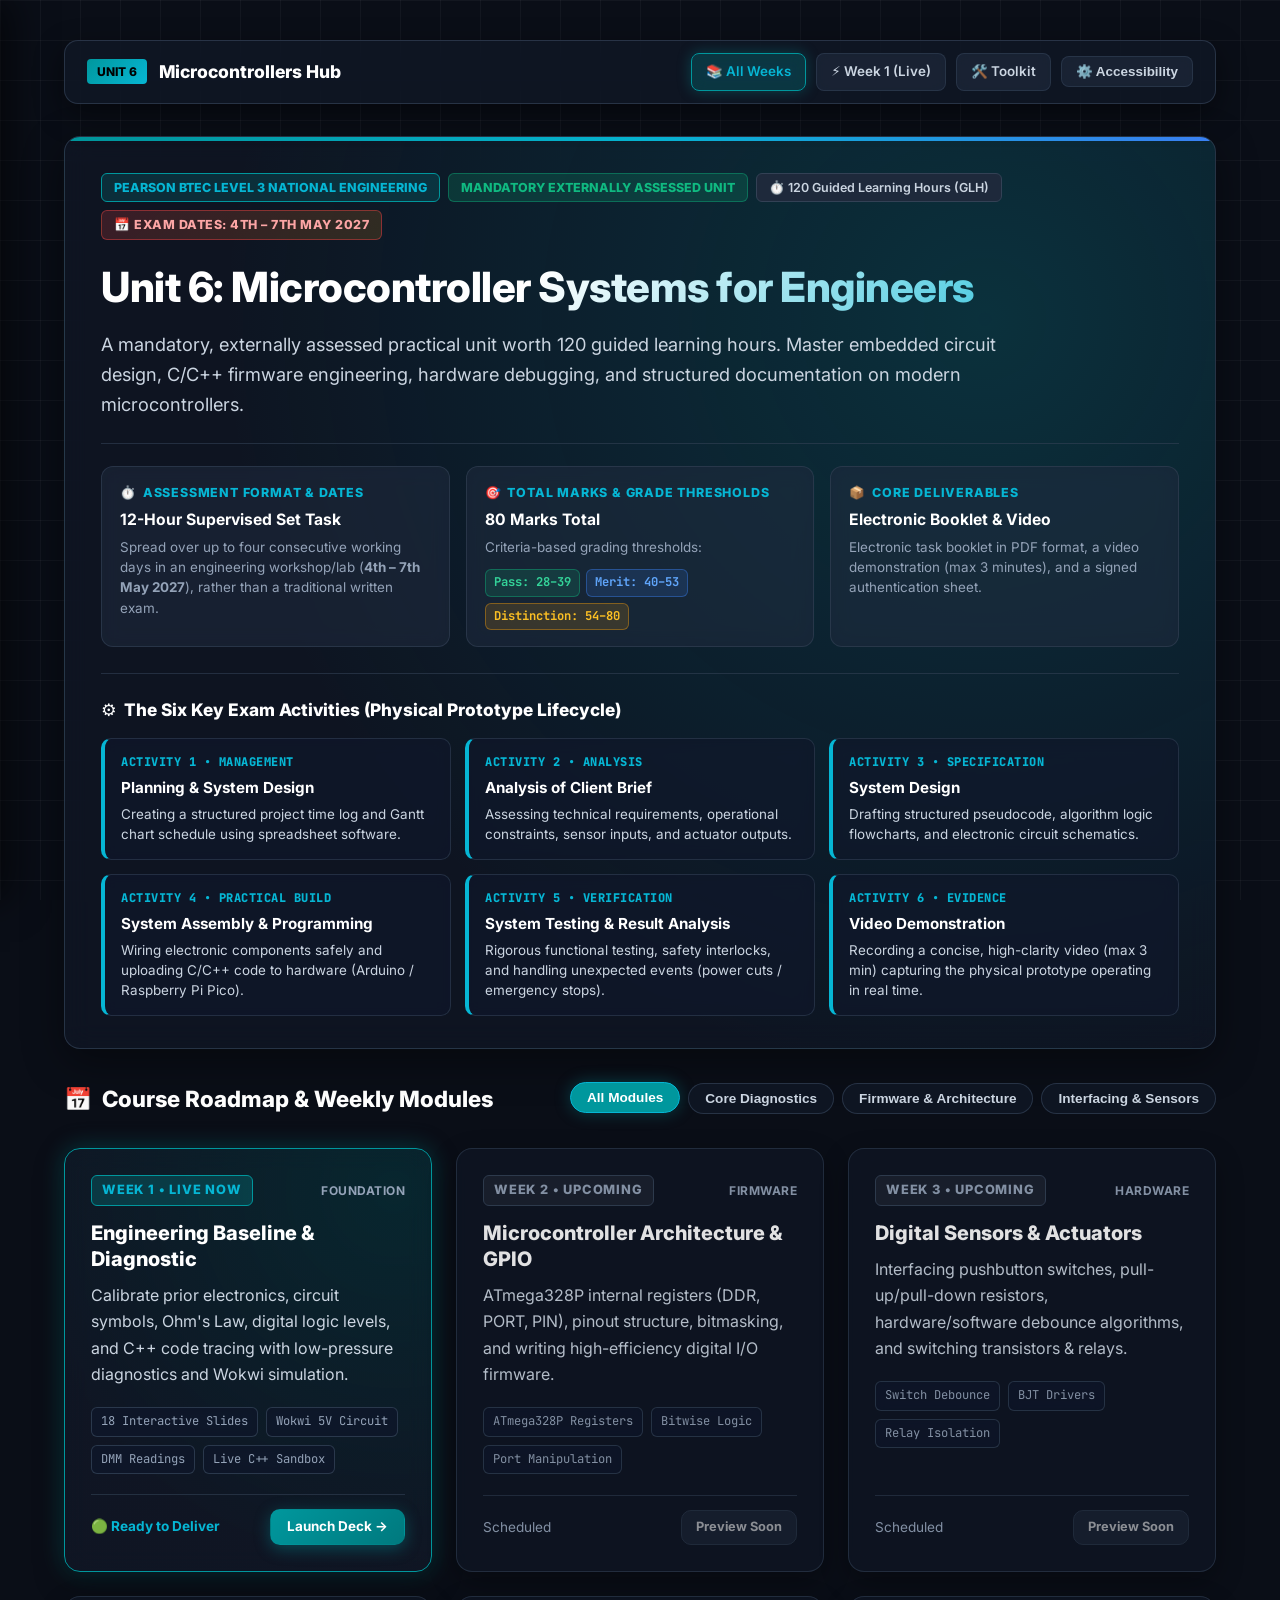
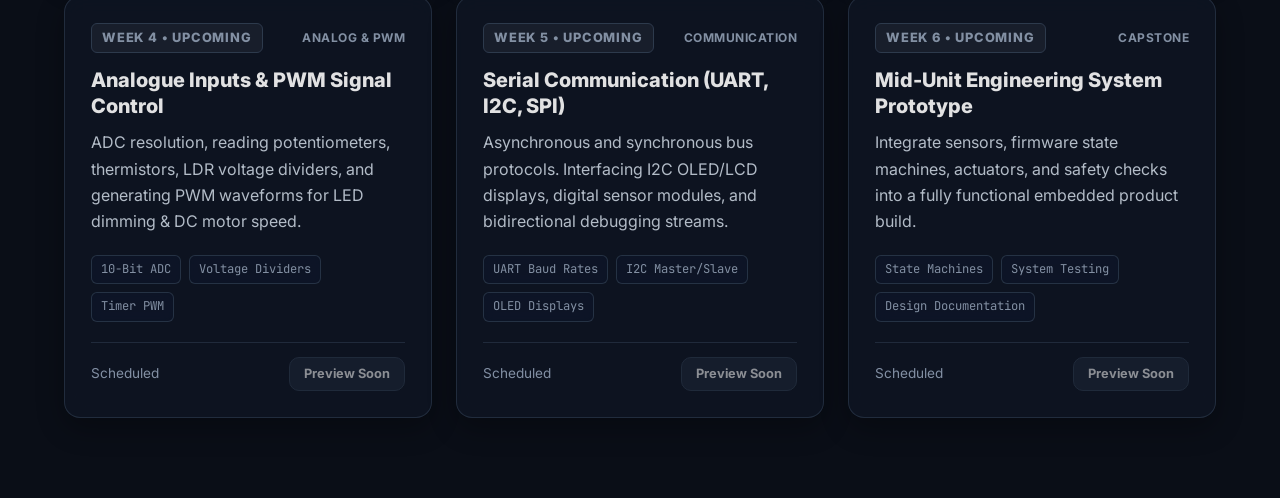
==== index.html @ 8727aa89 "fixed UI/UX and added unit specific information" ====
<!DOCTYPE html>
<html lang="en">

<head>
  <meta charset="UTF-8">
  <meta name="viewport" content="width=device-width, initial-scale=1.0">
  <title>Unit 6: Microcontrollers — Interactive Learning & Presentation Portal</title>
  <link rel="stylesheet" href="shared/css/presentation.css">
  <link rel="preconnect" href="https://fonts.googleapis.com">
  <link rel="preconnect" href="https://fonts.gstatic.com" crossorigin>
  <link
    href="https://fonts.googleapis.com/css2?family=Inter:wght@400;500;600;700;800&family=JetBrains+Mono:wght@400;600;700&display=swap"
    rel="stylesheet">
  <style>
    html,
    body {
      width: 100%;
      min-height: 100%;
      height: auto !important;
      overflow-x: hidden !important;
      overflow-y: auto !important;
      background-color: var(--bg-primary);
      color: var(--text-primary);
      font-family: var(--font-sans);
      font-size: 16px;
      -webkit-font-smoothing: antialiased;
      scroll-behavior: smooth;
    }

    .hub-container {
      max-width: 1200px;
      margin: 0 auto;
      padding: 40px 24px 80px;
      display: flex;
      flex-direction: column;
      gap: 32px;
      position: relative;
      z-index: 1;
      min-height: 100vh;
      height: auto;
    }

    /* Top Global Navigation Bar */
    .top-nav {
      position: sticky;
      top: 16px;
      z-index: 100;
      display: flex;
      justify-content: space-between;
      align-items: center;
      background: rgba(17, 24, 39, 0.75);
      border: 1px solid rgba(51, 65, 85, 0.7);
      border-radius: 14px;
      padding: 12px 22px;
      backdrop-filter: blur(16px);
      -webkit-backdrop-filter: blur(16px);
      box-shadow: 0 10px 30px rgba(0, 0, 0, 0.45);
      transition: var(--transition-smooth);
    }

    .top-nav-brand {
      display: flex;
      align-items: center;
      gap: 12px;
      font-weight: 800;
      color: #ffffff;
      font-size: 1.1rem;
    }

    .top-nav-links {
      display: flex;
      align-items: center;
      gap: 10px;
      flex-wrap: wrap;
    }

    .nav-btn-link {
      display: inline-flex;
      align-items: center;
      gap: 6px;
      background: rgba(30, 41, 59, 0.7);
      border: 1px solid rgba(51, 65, 85, 0.6);
      color: var(--text-secondary);
      text-decoration: none;
      font-size: 0.84rem;
      font-weight: 600;
      padding: 7px 14px;
      border-radius: 8px;
      transition: var(--transition-smooth);
      backdrop-filter: blur(8px);
      -webkit-backdrop-filter: blur(8px);
    }

    .nav-btn-link:hover {
      background: rgba(37, 51, 72, 0.9);
      border-color: var(--accent-cyan);
      color: #ffffff;
      transform: translateY(-2px);
      box-shadow: 0 4px 14px rgba(6, 182, 212, 0.25);
    }

    .nav-btn-link.active-link {
      background: rgba(0, 151, 157, 0.25);
      border-color: var(--accent-arduino);
      color: var(--accent-cyan);
      box-shadow: 0 0 14px var(--accent-glow);
    }

    /* Hero Banner */
    .hub-hero {
      background: radial-gradient(circle at 80% 20%, rgba(0, 151, 157, 0.22) 0%, transparent 65%), rgba(17, 24, 39, 0.7);
      border: 1px solid rgba(51, 65, 85, 0.7);
      border-radius: 16px;
      padding: 36px 36px 32px;
      position: relative;
      overflow: hidden;
      backdrop-filter: blur(14px);
      -webkit-backdrop-filter: blur(14px);
      box-shadow: 0 12px 40px rgba(0, 0, 0, 0.4);
      transition: var(--transition-smooth);
    }

    .hub-hero::before {
      content: '';
      position: absolute;
      top: 0;
      left: 0;
      right: 0;
      height: 4px;
      background: linear-gradient(to right, var(--accent-arduino), var(--accent-cyan), #3b82f6);
    }

    .hub-title {
      font-size: 2.6rem;
      font-weight: 800;
      background: linear-gradient(135deg, #ffffff 40%, var(--accent-cyan));
      -webkit-background-clip: text;
      -webkit-text-fill-color: transparent;
      letter-spacing: -0.5px;
      margin-bottom: 8px;
      word-break: break-word;
    }

    @media (max-width: 768px) {
      .hub-container {
        padding: 20px 14px 60px;
        gap: 20px;
      }

      .top-nav {
        position: relative;
        top: 0;
        flex-direction: column;
        align-items: flex-start;
        gap: 12px;
      }

      .top-nav-links {
        width: 100%;
        justify-content: flex-start;
      }

      .hub-hero {
        padding: 22px 18px;
      }

      .hub-title {
        font-size: 1.85rem !important;
      }

      .hub-subtitle {
        font-size: 0.98rem;
      }

      .week-grid {
        grid-template-columns: 1fr;
      }
    }

    .hub-subtitle {
      font-size: 1.14rem;
      color: var(--text-secondary);
      line-height: 1.65;
      max-width: 950px;
    }

    /* Unit 6 Assessment Structure Cards */
    .unit-structure-grid {
      display: grid;
      grid-template-columns: repeat(auto-fit, minmax(280px, 1fr));
      gap: 16px;
      margin-top: 24px;
      padding-top: 22px;
      border-top: 1px solid rgba(51, 65, 85, 0.6);
    }

    .structure-item {
      background: rgba(30, 41, 59, 0.6);
      border: 1px solid rgba(51, 65, 85, 0.65);
      border-radius: 12px;
      padding: 16px 18px;
      backdrop-filter: blur(10px);
      -webkit-backdrop-filter: blur(10px);
      display: flex;
      flex-direction: column;
      gap: 6px;
      transition: var(--transition-smooth);
    }

    .structure-item:hover {
      border-color: var(--accent-cyan);
      background: rgba(37, 51, 72, 0.85);
      transform: translateY(-2px);
      box-shadow: 0 6px 18px rgba(0, 0, 0, 0.35);
    }

    .structure-label {
      font-size: 0.78rem;
      font-weight: 800;
      text-transform: uppercase;
      letter-spacing: 0.8px;
      color: var(--accent-cyan);
      display: flex;
      align-items: center;
      gap: 6px;
    }

    .structure-title {
      font-size: 0.98rem;
      font-weight: 700;
      color: #ffffff;
      line-height: 1.4;
    }

    .structure-desc {
      font-size: 0.84rem;
      color: var(--text-muted);
      line-height: 1.5;
    }

    .grade-chip-container {
      display: flex;
      gap: 6px;
      flex-wrap: wrap;
      margin-top: 6px;
    }

    .grade-chip {
      font-size: 0.76rem;
      font-family: var(--font-mono);
      font-weight: 700;
      padding: 3px 8px;
      border-radius: 6px;
      display: inline-flex;
      align-items: center;
      gap: 4px;
    }

    .grade-chip.pass {
      background: rgba(16, 185, 129, 0.15);
      color: #34d399;
      border: 1px solid rgba(16, 185, 129, 0.4);
    }

    .grade-chip.merit {
      background: rgba(59, 130, 246, 0.15);
      color: #60a5fa;
      border: 1px solid rgba(59, 130, 246, 0.4);
    }

    .grade-chip.distinction {
      background: rgba(245, 158, 11, 0.15);
      color: #fbbf24;
      border: 1px solid rgba(245, 158, 11, 0.4);
    }

    .exam-date-badge {
      background: linear-gradient(135deg, rgba(239, 68, 68, 0.2), rgba(245, 158, 11, 0.15));
      border: 1px solid rgba(239, 68, 68, 0.45);
      color: #fca5a5;
      padding: 4px 12px;
      border-radius: 6px;
      font-size: 0.78rem;
      font-weight: 800;
      text-transform: uppercase;
      letter-spacing: 0.5px;
      display: inline-flex;
      align-items: center;
      gap: 6px;
    }

    /* Six Key Activities Section */
    .activities-section {
      margin-top: 26px;
      padding-top: 22px;
      border-top: 1px solid rgba(51, 65, 85, 0.6);
    }

    .activities-header-title {
      font-size: 1.08rem;
      font-weight: 800;
      color: #ffffff;
      margin-bottom: 14px;
      display: flex;
      align-items: center;
      gap: 8px;
    }

    .activities-grid {
      display: grid;
      grid-template-columns: repeat(auto-fit, minmax(320px, 1fr));
      gap: 14px;
    }

    .activity-card {
      background: rgba(15, 23, 42, 0.75);
      border: 1px solid rgba(51, 65, 85, 0.6);
      border-left: 4px solid var(--accent-cyan);
      border-radius: 10px;
      padding: 14px 16px;
      display: flex;
      flex-direction: column;
      gap: 4px;
      backdrop-filter: blur(8px);
      -webkit-backdrop-filter: blur(8px);
      transition: var(--transition-smooth);
    }

    .activity-card:hover {
      border-color: var(--accent-arduino);
      border-left-color: var(--accent-arduino);
      background: rgba(23, 35, 56, 0.9);
      transform: translateY(-2px);
      box-shadow: 0 6px 18px rgba(0, 0, 0, 0.3);
    }

    .activity-stage-num {
      font-family: var(--font-mono);
      font-size: 0.75rem;
      font-weight: 800;
      color: var(--accent-cyan);
      text-transform: uppercase;
      letter-spacing: 0.5px;
    }

    .activity-name {
      font-size: 0.95rem;
      font-weight: 700;
      color: #ffffff;
    }

    .activity-desc {
      font-size: 0.84rem;
      color: var(--text-secondary);
      line-height: 1.5;
    }

    /* Filter & Quick Navigation Bar */
    .filter-section {
      display: flex;
      justify-content: space-between;
      align-items: center;
      gap: 16px;
      flex-wrap: wrap;
    }

    .filter-pills {
      display: flex;
      gap: 8px;
      flex-wrap: wrap;
    }

    .filter-pill {
      background: rgba(17, 24, 39, 0.75);
      border: 1px solid rgba(51, 65, 85, 0.7);
      color: var(--text-secondary);
      padding: 7px 16px;
      border-radius: 20px;
      font-size: 0.85rem;
      font-weight: 700;
      cursor: pointer;
      backdrop-filter: blur(10px);
      -webkit-backdrop-filter: blur(10px);
      transition: var(--transition-smooth);
    }

    .filter-pill:hover,
    .filter-pill.active {
      background: var(--accent-arduino);
      border-color: var(--accent-cyan);
      color: #ffffff;
      box-shadow: 0 0 16px var(--accent-glow);
      transform: translateY(-1px);
    }

    /* Week Grid */
    .section-heading {
      font-size: 1.4rem;
      font-weight: 800;
      color: #ffffff;
      display: flex;
      align-items: center;
      gap: 10px;
      margin-bottom: 16px;
    }

    .week-grid {
      display: grid;
      grid-template-columns: repeat(auto-fill, minmax(360px, 1fr));
      gap: 24px;
    }

    .week-card {
      background: rgba(17, 24, 39, 0.75);
      border: 1px solid rgba(51, 65, 85, 0.65);
      border-radius: 16px;
      padding: 26px;
      display: flex;
      flex-direction: column;
      justify-content: space-between;
      backdrop-filter: blur(12px);
      -webkit-backdrop-filter: blur(12px);
      box-shadow: 0 10px 30px rgba(0, 0, 0, 0.35);
      transition: transform 0.28s cubic-bezier(0.4, 0, 0.2, 1), box-shadow 0.28s cubic-bezier(0.4, 0, 0.2, 1), border-color 0.28s ease;
      text-decoration: none;
      color: inherit;
      position: relative;
    }

    .week-card:hover {
      border-color: var(--accent-cyan);
      transform: translateY(-4px);
      box-shadow: 0 16px 40px rgba(0, 0, 0, 0.55), 0 0 24px rgba(6, 182, 212, 0.2);
    }

    .week-card.active-week {
      border-color: var(--accent-arduino);
      box-shadow: 0 10px 30px rgba(0, 0, 0, 0.35), 0 0 24px var(--accent-glow);
      background: radial-gradient(circle at 90% 10%, rgba(0, 151, 157, 0.18) 0%, rgba(17, 24, 39, 0.8) 75%);
    }

    .card-top-meta {
      display: flex;
      justify-content: space-between;
      align-items: center;
      margin-bottom: 14px;
    }

    .week-badge {
      display: inline-block;
      font-size: 0.8rem;
      font-weight: 800;
      text-transform: uppercase;
      letter-spacing: 0.8px;
      padding: 4px 10px;
      border-radius: 6px;
      background: rgba(0, 151, 157, 0.25);
      color: var(--accent-cyan);
      border: 1px solid var(--accent-arduino);
    }

    .week-badge.upcoming {
      background: rgba(255, 255, 255, 0.05);
      color: var(--text-muted);
      border-color: var(--border-subtle);
    }

    .tag-track {
      font-size: 0.75rem;
      color: var(--text-muted);
      text-transform: uppercase;
      font-weight: 700;
      letter-spacing: 0.5px;
    }

    .week-title {
      font-size: 1.25rem;
      font-weight: 800;
      color: #ffffff;
      margin-bottom: 10px;
      line-height: 1.3;
    }

    .week-desc {
      font-size: 1rem;
      line-height: 1.65;
      color: var(--text-secondary);
      margin-bottom: 20px;
    }

    .week-meta-features {
      display: flex;
      gap: 8px;
      flex-wrap: wrap;
      margin-bottom: 20px;
    }

    .feature-chip {
      font-size: 0.76rem;
      font-family: var(--font-mono);
      background: rgba(15, 23, 42, 0.85);
      border: 1px solid rgba(51, 65, 85, 0.8);
      color: #94a3b8;
      padding: 4px 9px;
      border-radius: 6px;
      backdrop-filter: blur(6px);
      -webkit-backdrop-filter: blur(6px);
    }

    .card-footer {
      border-top: 1px solid rgba(51, 65, 85, 0.6);
      padding-top: 14px;
      display: flex;
      justify-content: space-between;
      align-items: center;
    }

    /* Quick Toolkit Dock */
    .toolkit-grid {
      display: grid;
      grid-template-columns: repeat(auto-fill, minmax(260px, 1fr));
      gap: 16px;
    }

    .toolkit-card {
      background: rgba(30, 41, 59, 0.7);
      border: 1px solid rgba(51, 65, 85, 0.65);
      border-radius: 14px;
      padding: 18px;
      display: flex;
      gap: 14px;
      align-items: center;
      text-decoration: none;
      color: inherit;
      backdrop-filter: blur(10px);
      -webkit-backdrop-filter: blur(10px);
      box-shadow: 0 6px 20px rgba(0, 0, 0, 0.25);
      transition: var(--transition-smooth);
    }

    .toolkit-card:hover {
      border-color: var(--accent-cyan);
      transform: translateY(-3px);
      background: rgba(37, 51, 72, 0.9);
      box-shadow: 0 10px 28px rgba(0, 0, 0, 0.45), 0 0 16px rgba(6, 182, 212, 0.2);
    }

    .toolkit-icon {
      font-size: 1.8rem;
    }

    .toolkit-info h4 {
      font-size: 1rem;
      color: #ffffff;
      margin-bottom: 4px;
    }

    .toolkit-info p {
      font-size: 0.84rem;
      color: var(--text-muted);
      line-height: 1.4;
    }
  </style>
</head>

<body>
  <div class="bg-grid"></div>

  <div class="hub-container">

    <!-- Top Global Nav Header -->
    <nav class="top-nav">
      <div class="top-nav-brand">
        <span class="pill"
          style="background: linear-gradient(135deg, var(--accent-arduino), var(--accent-cyan)); color: #000; font-weight: 800; padding: 3px 10px; border-radius: 4px; font-size: 0.75rem; text-transform: uppercase;">UNIT
          6</span>
        <span>Microcontrollers Hub</span>
      </div>
      <div class="top-nav-links">
        <a href="#weeks-section" class="nav-btn-link active-link">📚 All Weeks</a>
        <a href="week1/index.html" class="nav-btn-link">⚡ Week 1 (Live)</a>
        <a href="#toolkit-section" class="nav-btn-link">🛠️ Toolkit</a>
        <button id="open-a11y-drawer" class="nav-btn-link" style="cursor: pointer;">⚙️ Accessibility</button>
      </div>
    </nav>

    <!-- Hero Header with Specific Unit 6 Specifications & Assessment Structure -->
    <header class="hub-hero">
      <div style="display: flex; gap: 8px; margin-bottom: 14px; flex-wrap: wrap; align-items: center;">
        <span class="pill"
          style="background: rgba(0, 151, 157, 0.2); color: var(--accent-cyan); border: 1px solid var(--accent-arduino); font-weight: 800; padding: 4px 12px; border-radius: 6px; font-size: 0.78rem; text-transform: uppercase;">
          Pearson BTEC Level 3 National Engineering
        </span>
        <span class="pill"
          style="background: rgba(16, 185, 129, 0.18); color: var(--color-success); border: 1px solid rgba(16, 185, 129, 0.4); font-weight: 800; padding: 4px 12px; border-radius: 6px; font-size: 0.78rem; text-transform: uppercase;">
          Mandatory Externally Assessed Unit
        </span>
        <span class="pill"
          style="background: var(--bg-surface-elevated); color: var(--text-secondary); padding: 4px 12px; border-radius: 6px; font-size: 0.78rem; border: 1px solid var(--border-subtle); font-weight: 600;">
          ⏱️ 120 Guided Learning Hours (GLH)
        </span>
        <span class="exam-date-badge">
          📅 Exam Dates: 4th – 7th May 2027
        </span>
      </div>

      <h1 class="hub-title">Unit 6: Microcontroller Systems for Engineers</h1>
      <p class="hub-subtitle">
        A mandatory, externally assessed practical unit worth 120 guided learning hours. Master embedded circuit design,
        C/C++ firmware engineering, hardware debugging, and structured documentation on modern microcontrollers.
      </p>

      <!-- Structure of the Unit -->
      <div class="unit-structure-grid">
        <div class="structure-item">
          <div class="structure-label">
            <span>⏱️</span> Assessment Format &amp; Dates
          </div>
          <div class="structure-title">12-Hour Supervised Set Task</div>
          <div class="structure-desc">Spread over up to four consecutive working days in an engineering workshop/lab
            (<strong>4th – 7th May 2027</strong>), rather than a traditional written exam.</div>
        </div>

        <div class="structure-item">
          <div class="structure-label">
            <span>🎯</span> Total Marks &amp; Grade Thresholds
          </div>
          <div class="structure-title">80 Marks Total</div>
          <div class="structure-desc">Criteria-based grading thresholds:</div>
          <div class="grade-chip-container">
            <span class="grade-chip pass">Pass: 28–39</span>
            <span class="grade-chip merit">Merit: 40–53</span>
            <span class="grade-chip distinction">Distinction: 54–80</span>
          </div>
        </div>

        <div class="structure-item">
          <div class="structure-label">
            <span>📦</span> Core Deliverables
          </div>
          <div class="structure-title">Electronic Booklet & Video</div>
          <div class="structure-desc">Electronic task booklet in PDF format, a video demonstration (max 3 minutes), and
            a signed authentication sheet.</div>
        </div>
      </div>

      <!-- The Six Key Activities -->
      <div class="activities-section">
        <div class="activities-header-title">
          <span>⚙️</span> The Six Key Exam Activities (Physical Prototype Lifecycle)
        </div>
        <div class="activities-grid">

          <div class="activity-card">
            <span class="activity-stage-num">Activity 1 • Management</span>
            <div class="activity-name">Planning &amp; System Design</div>
            <div class="activity-desc">Creating a structured project time log and Gantt chart schedule using spreadsheet
              software.</div>
          </div>

          <div class="activity-card">
            <span class="activity-stage-num">Activity 2 • Analysis</span>
            <div class="activity-name">Analysis of Client Brief</div>
            <div class="activity-desc">Assessing technical requirements, operational constraints, sensor inputs, and
              actuator outputs.</div>
          </div>

          <div class="activity-card">
            <span class="activity-stage-num">Activity 3 • Specification</span>
            <div class="activity-name">System Design</div>
            <div class="activity-desc">Drafting structured pseudocode, algorithm logic flowcharts, and electronic
              circuit schematics.</div>
          </div>

          <div class="activity-card">
            <span class="activity-stage-num">Activity 4 • Practical Build</span>
            <div class="activity-name">System Assembly &amp; Programming</div>
            <div class="activity-desc">Wiring electronic components safely and uploading C/C++ code to hardware (Arduino
              / Raspberry Pi Pico).</div>
          </div>

          <div class="activity-card">
            <span class="activity-stage-num">Activity 5 • Verification</span>
            <div class="activity-name">System Testing &amp; Result Analysis</div>
            <div class="activity-desc">Rigorous functional testing, safety interlocks, and handling unexpected events
              (power cuts / emergency stops).</div>
          </div>

          <div class="activity-card">
            <span class="activity-stage-num">Activity 6 • Evidence</span>
            <div class="activity-name">Video Demonstration</div>
            <div class="activity-desc">Recording a concise, high-clarity video (max 3 min) capturing the physical
              prototype operating in real time.</div>
          </div>

        </div>
      </div>

    </header>

    <!-- Filter & Search Controls -->
    <div class="filter-section" id="weeks-section">
      <div class="section-heading" style="margin-bottom: 0;">
        <span>📅</span> Course Roadmap &amp; Weekly Modules
      </div>
      <div class="filter-pills">
        <button class="filter-pill active" onclick="filterWeeks('all', this)">All Modules</button>
        <button class="filter-pill" onclick="filterWeeks('core', this)">Core Diagnostics</button>
        <button class="filter-pill" onclick="filterWeeks('firmware', this)">Firmware &amp; Architecture</button>
        <button class="filter-pill" onclick="filterWeeks('interfacing', this)">Interfacing &amp; Sensors</button>
      </div>
    </div>

    <!-- Modular Curriculum Grid -->
    <main class="week-grid" id="week-cards-grid">

      <!-- Week 1 Active Card -->
      <a href="week1/index.html" class="week-card active-week" data-category="core">
        <div>
          <div class="card-top-meta">
            <span class="week-badge">Week 1 • Live Now</span>
            <span class="tag-track">Foundation</span>
          </div>
          <h3 class="week-title">Engineering Baseline &amp; Diagnostic</h3>
          <p class="week-desc">
            Calibrate prior electronics, circuit symbols, Ohm's Law, digital logic levels, and C++ code tracing with
            low-pressure diagnostics and Wokwi simulation.
          </p>
          <div class="week-meta-features">
            <span class="feature-chip">18 Interactive Slides</span>
            <span class="feature-chip">Wokwi 5V Circuit</span>
            <span class="feature-chip">DMM Readings</span>
            <span class="feature-chip">Live C++ Sandbox</span>
          </div>
        </div>
        <div class="card-footer">
          <span style="font-size: 0.85rem; color: var(--accent-cyan); font-weight: 700;">🟢 Ready to Deliver</span>
          <span class="btn btn-primary" style="padding: 6px 16px; font-size: 0.84rem;">Launch Deck →</span>
        </div>
      </a>

      <!-- Week 2 Card -->
      <div class="week-card" style="opacity: 0.88;" data-category="firmware">
        <div>
          <div class="card-top-meta">
            <span class="week-badge upcoming">Week 2 • Upcoming</span>
            <span class="tag-track">Firmware</span>
          </div>
          <h3 class="week-title">Microcontroller Architecture &amp; GPIO</h3>
          <p class="week-desc">
            ATmega328P internal registers (DDR, PORT, PIN), pinout structure, bitmasking, and writing high-efficiency
            digital I/O firmware.
          </p>
          <div class="week-meta-features">
            <span class="feature-chip">ATmega328P Registers</span>
            <span class="feature-chip">Bitwise Logic</span>
            <span class="feature-chip">Port Manipulation</span>
          </div>
        </div>
        <div class="card-footer">
          <span style="font-size: 0.85rem; color: var(--text-muted);">Scheduled</span>
          <span class="btn btn-secondary"
            style="padding: 6px 14px; font-size: 0.8rem; pointer-events: none; opacity: 0.6;">Preview Soon</span>
        </div>
      </div>

      <!-- Week 3 Card -->
      <div class="week-card" style="opacity: 0.88;" data-category="interfacing">
        <div>
          <div class="card-top-meta">
            <span class="week-badge upcoming">Week 3 • Upcoming</span>
            <span class="tag-track">Hardware</span>
          </div>
          <h3 class="week-title">Digital Sensors &amp; Actuators</h3>
          <p class="week-desc">
            Interfacing pushbutton switches, pull-up/pull-down resistors, hardware/software debounce algorithms, and
            switching transistors &amp; relays.
          </p>
          <div class="week-meta-features">
            <span class="feature-chip">Switch Debounce</span>
            <span class="feature-chip">BJT Drivers</span>
            <span class="feature-chip">Relay Isolation</span>
          </div>
        </div>
        <div class="card-footer">
          <span style="font-size: 0.85rem; color: var(--text-muted);">Scheduled</span>
          <span class="btn btn-secondary"
            style="padding: 6px 14px; font-size: 0.8rem; pointer-events: none; opacity: 0.6;">Preview Soon</span>
        </div>
      </div>

      <!-- Week 4 Card -->
      <div class="week-card" style="opacity: 0.88;" data-category="firmware">
        <div>
          <div class="card-top-meta">
            <span class="week-badge upcoming">Week 4 • Upcoming</span>
            <span class="tag-track">Analog &amp; PWM</span>
          </div>
          <h3 class="week-title">Analogue Inputs &amp; PWM Signal Control</h3>
          <p class="week-desc">
            ADC resolution, reading potentiometers, thermistors, LDR voltage dividers, and generating PWM waveforms for
            LED dimming &amp; DC motor speed.
          </p>
          <div class="week-meta-features">
            <span class="feature-chip">10-Bit ADC</span>
            <span class="feature-chip">Voltage Dividers</span>
            <span class="feature-chip">Timer PWM</span>
          </div>
        </div>
        <div class="card-footer">
          <span style="font-size: 0.85rem; color: var(--text-muted);">Scheduled</span>
          <span class="btn btn-secondary"
            style="padding: 6px 14px; font-size: 0.8rem; pointer-events: none; opacity: 0.6;">Preview Soon</span>
        </div>
      </div>

      <!-- Week 5 Card -->
      <div class="week-card" style="opacity: 0.88;" data-category="interfacing">
        <div>
          <div class="card-top-meta">
            <span class="week-badge upcoming">Week 5 • Upcoming</span>
            <span class="tag-track">Communication</span>
          </div>
          <h3 class="week-title">Serial Communication (UART, I2C, SPI)</h3>
          <p class="week-desc">
            Asynchronous and synchronous bus protocols. Interfacing I2C OLED/LCD displays, digital sensor modules, and
            bidirectional debugging streams.
          </p>
          <div class="week-meta-features">
            <span class="feature-chip">UART Baud Rates</span>
            <span class="feature-chip">I2C Master/Slave</span>
            <span class="feature-chip">OLED Displays</span>
          </div>
        </div>
        <div class="card-footer">
          <span style="font-size: 0.85rem; color: var(--text-muted);">Scheduled</span>
          <span class="btn btn-secondary"
            style="padding: 6px 14px; font-size: 0.8rem; pointer-events: none; opacity: 0.6;">Preview Soon</span>
        </div>
      </div>

      <!-- Week 6 Card -->
      <div class="week-card" style="opacity: 0.88;" data-category="core">
        <div>
          <div class="card-top-meta">
            <span class="week-badge upcoming">Week 6 • Upcoming</span>
            <span class="tag-track">Capstone</span>
          </div>
          <h3 class="week-title">Mid-Unit Engineering System Prototype</h3>
          <p class="week-desc">
            Integrate sensors, firmware state machines, actuators, and safety checks into a fully functional embedded
            product build.
          </p>
          <div class="week-meta-features">
            <span class="feature-chip">State Machines</span>
            <span class="feature-chip">System Testing</span>
            <span class="feature-chip">Design Documentation</span>
          </div>
        </div>
        <div class="card-footer">
          <span style="font-size: 0.85rem; color: var(--text-muted);">Scheduled</span>
          <span class="btn btn-secondary"
            style="padding: 6px 14px; font-size: 0.8rem; pointer-events: none; opacity: 0.6;">Preview Soon</span>
        </div>
      </div>

    </main>

    <!-- Engineering Quick Toolkit Dock -->
    <!--section id="toolkit-section" style="margin-top: 24px;">
      <div class="section-heading">
        <span>🛠️</span> Rapid Engineering Quick Reference Toolkit
      </div>
      <div class="toolkit-grid">
        <a href="https://wokwi.com" target="_blank" class="toolkit-card">
          <span class="toolkit-icon">⚡</span>
          <div class="toolkit-info">
            <h4>Wokwi Web Simulator</h4>
            <p>Run Arduino circuits virtually with real-time probes</p>
          </div>
        </a>
        <a href="week1/forms-guide.md" class="toolkit-card">
          <span class="toolkit-icon">📋</span>
          <div class="toolkit-info">
            <h4>MS Forms Setup Guide</h4>
            <p>Ready-to-import assessment templates</p>
          </div>
        </a>
        <div class="toolkit-card" style="cursor: default;">
          <span class="toolkit-icon">📐</span>
          <div class="toolkit-info">
            <h4>Ohm's Law &amp; KVL Matrix</h4>
            <p>V = I × R | 5V = V_R + V_F</p>
          </div>
        </div>
        <div class="toolkit-card" style="cursor: default;">
          <span class="toolkit-icon">🦺</span>
          <div class="toolkit-info">
            <h4>5-Point Safety Gate</h4>
            <p>Mandatory pre-power hardware checks</p>
          </div>
        </div>
      </div>
    </section-->

  </div>

  <!-- Accessibility & Neurodiversity Drawer Backdrop -->
  <div id="a11y-backdrop" id="drawer-backdrop"></div>

  <!-- Accessibility & Neurodiversity Side-Drawer -->
  <aside id="a11y-drawer">
    <div class="a11y-header">
      <div style="display: flex; align-items: center; gap: 8px;">
        <span style="font-size: 1.2rem;">⚙️</span>
        <h3 style="font-size: 1.05rem; color: #ffffff; margin: 0;">Accessibility &amp; Inclusion</h3>
      </div>
      <button id="close-a11y-drawer" class="drawer-close-btn" style="padding: 4px 10px;">✕</button>
    </div>

    <div class="a11y-body">

      <!-- Bionic Reading Mode -->
      <div class="a11y-switch-row">
        <div>
          <div style="font-weight: 700; font-size: 0.88rem; color: #ffffff;">⚡ Bionic Fast-Scan</div>
          <div style="font-size: 0.76rem; color: var(--text-muted);">Bold first letters for faster reading</div>
        </div>
        <input type="checkbox" id="a11y-bionic-toggle"
          style="width: 20px; height: 20px; accent-color: var(--accent-cyan); cursor: pointer;" />
      </div>

      <!-- Typography & Dyslexia Toolbar -->
      <div class="a11y-group">
        <div class="a11y-label">
          <span>📖 Font Family</span>
        </div>
        <select id="a11y-font-select" class="a11y-select">
          <option value="default">Inter (Default Crisp)</option>
          <option value="opendyslexic">OpenDyslexic (Dyslexia Friendly)</option>
          <option value="system">System UI (Clean Sans-Serif)</option>
        </select>
      </div>

      <div class="a11y-group">
        <div class="a11y-label">
          <span>🔠 Font Size</span>
          <span id="a11y-font-size-val" style="font-family: var(--font-mono); color: var(--accent-cyan);">100%</span>
        </div>
        <input type="range" id="a11y-font-size" min="90" max="130" step="5" value="100" class="a11y-slider" />
      </div>

      <div class="a11y-group">
        <div class="a11y-label">
          <span>↕️ Line Spacing</span>
          <span id="a11y-line-height-val" style="font-family: var(--font-mono); color: var(--accent-cyan);">1.6</span>
        </div>
        <input type="range" id="a11y-line-height" min="1.4" max="2.0" step="0.1" value="1.6" class="a11y-slider" />
      </div>

      <div class="a11y-group">
        <div class="a11y-label">
          <span>↔️ Letter Spacing</span>
          <span id="a11y-letter-spacing-val"
            style="font-family: var(--font-mono); color: var(--accent-cyan);">0px</span>
        </div>
        <input type="range" id="a11y-letter-spacing" min="0" max="3" step="0.5" value="0" class="a11y-slider" />
      </div>

      <!-- Contrast & Colorblind Themes -->
      <div class="a11y-group">
        <div class="a11y-label">
          <span>🎨 Contrast &amp; Colorblind Themes</span>
        </div>
        <select id="a11y-theme-select" class="a11y-select">
          <option value="default">Dark Engineering (Default)</option>
          <option value="high-contrast-gold">High Contrast Black &amp; Gold</option>
          <option value="clean-light">Clean Light Mode</option>
          <option value="colorblind-safe">Colorblind-Safe Circuit Palette</option>
        </select>
      </div>

      <button id="a11y-reset-prefs" class="btn btn-secondary"
        style="padding: 8px; font-size: 0.82rem; margin-top: 10px;">
        🔄 Reset to Default Theme
      </button>

    </div>
  </aside>

  <script src="shared/js/accessibility-engine.js"></script>
  <script>
    function filterWeeks(category, btn) {
      document.querySelectorAll('.filter-pill').forEach(p => p.classList.remove('active'));
      btn.classList.add('active');

      const cards = document.querySelectorAll('.week-card');
      cards.forEach(card => {
        if (category === 'all' || card.getAttribute('data-category') === category) {
          card.style.display = 'flex';
        } else {
          card.style.display = 'none';
        }
      });
    }
  </script>
</body>

</html>
---- shared/css/presentation.css ----
/* ==========================================================================
   UNIT 6: MICROCONTROLLERS — SHARED PRESENTATION DESIGN SYSTEM
   Dark Engineering Theme with Arduino Teal & Electric Cyan Accents
   ========================================================================== */

:root {
  /* Core Palette */
  --bg-primary: #0a0e17;
  --bg-surface: #111827;
  --bg-surface-elevated: #1e293b;
  --bg-surface-glass: rgba(17, 24, 39, 0.90);
  
  --border-subtle: #334155;
  --border-focus: #00979d;
  
  /* Brand Accents (Arduino teal & electric blue) */
  --accent-arduino: #00979d;
  --accent-cyan: #06b6d4;
  --accent-glow: rgba(0, 151, 157, 0.35);
  
  /* Semantic Status Colors */
  --color-success: #10b981;
  --color-warning: #f59e0b;
  --color-danger: #ef4444;
  --color-info: #3b82f6;
  
  /* Typography - Crisp high contrast */
  --text-primary: #ffffff;
  --text-secondary: #cbd5e1;
  --text-muted: #94a3b8;
  
  --font-sans: 'Inter', system-ui, -apple-system, BlinkMacSystemFont, 'Segoe UI', Roboto, sans-serif;
  --font-mono: 'JetBrains Mono', 'Fira Code', Consolas, Monaco, monospace;
  
  /* Dimensions & Transitions */
  --drawer-width: 480px;
  --transition-smooth: all 0.28s cubic-bezier(0.4, 0, 0.2, 1);
}

*, *::before, *::after {
  box-sizing: border-box;
  margin: 0;
  padding: 0;
}

html {
  width: 100%;
  min-height: 100%;
  background-color: var(--bg-primary);
  color: var(--text-primary);
  font-family: var(--font-sans);
  font-size: 16px;
  -webkit-font-smoothing: antialiased;
  scroll-behavior: smooth;
  overflow-x: hidden;
  overflow-y: auto;
}

body {
  width: 100%;
  min-height: 100%;
  overflow-x: hidden;
  overflow-y: auto;
  background-color: var(--bg-primary);
  color: var(--text-primary);
  font-family: var(--font-sans);
  font-size: 16px;
  -webkit-font-smoothing: antialiased;
  position: relative;
}

/* Custom Glassmorphic Scrollbar */
::-webkit-scrollbar {
  width: 8px;
  height: 8px;
}

::-webkit-scrollbar-track {
  background: rgba(10, 14, 23, 0.6);
  backdrop-filter: blur(10px);
  -webkit-backdrop-filter: blur(10px);
}

::-webkit-scrollbar-thumb {
  background: linear-gradient(180deg, rgba(0, 151, 157, 0.4), rgba(6, 182, 212, 0.5));
  border-radius: 999px;
  border: 2px solid rgba(17, 24, 39, 0.8);
  box-shadow: 0 0 10px rgba(0, 151, 157, 0.3);
  transition: background 0.3s ease;
}

::-webkit-scrollbar-thumb:hover {
  background: linear-gradient(180deg, rgba(0, 151, 157, 0.8), rgba(6, 182, 212, 0.9));
  box-shadow: 0 0 14px rgba(6, 182, 212, 0.6);
}

* {
  scrollbar-width: thin;
  scrollbar-color: rgba(6, 182, 212, 0.4) rgba(10, 14, 23, 0.6);
}

/* Background Engineering Grid Texture */
.bg-grid {
  position: fixed;
  top: 0;
  left: 0;
  width: 100vw;
  height: 100vh;
  background-image: 
    linear-gradient(to right, rgba(255, 255, 255, 0.04) 1px, transparent 1px),
    linear-gradient(to bottom, rgba(255, 255, 255, 0.04) 1px, transparent 1px);
  background-size: 40px 40px;
  pointer-events: none;
  z-index: 0;
}

/* App Shell Layout */
#app-container {
  display: flex;
  width: 100vw;
  height: 100vh;
  max-height: 100vh;
  position: relative;
  overflow: hidden;
}

/* Main Deck Viewport */
#deck-viewport {
  flex: 1;
  width: 100%;
  height: 100%;
  max-height: 100vh;
  display: flex;
  flex-direction: column;
  position: relative;
  transition: var(--transition-smooth);
  z-index: 1;
  overflow: hidden;
}

/* Header Bar */
header.deck-header {
  height: 60px;
  padding: 0 24px;
  display: flex;
  align-items: center;
  justify-content: space-between;
  background: var(--bg-surface-glass);
  border-bottom: 1px solid var(--border-subtle);
  backdrop-filter: blur(12px);
  z-index: 10;
}

.brand-badge {
  display: flex;
  align-items: center;
  gap: 12px;
  font-weight: 700;
  font-size: 1.05rem;
  letter-spacing: 0.5px;
  color: var(--text-primary);
}

.brand-badge .pill {
  background: linear-gradient(135deg, var(--accent-arduino), var(--accent-cyan));
  color: #000;
  font-size: 0.8rem;
  font-weight: 800;
  padding: 3px 10px;
  border-radius: 4px;
  text-transform: uppercase;
  letter-spacing: 0.5px;
}

.nav-hub-link {
  display: inline-flex;
  align-items: center;
  gap: 6px;
  background: rgba(255, 255, 255, 0.06);
  border: 1px solid var(--border-subtle);
  color: var(--text-secondary);
  text-decoration: none;
  font-size: 0.82rem;
  font-weight: 700;
  padding: 5px 12px;
  border-radius: 6px;
  transition: var(--transition-smooth);
}

.nav-hub-link:hover {
  background: var(--bg-surface-elevated);
  border-color: var(--accent-cyan);
  color: #ffffff;
  transform: translateY(-1px);
}

.header-actions {
  display: flex;
  align-items: center;
  gap: 10px;
}

/* Slide Matrix / Map Modal */
.modal-overlay {
  position: fixed;
  top: 0;
  left: 0;
  width: 100vw;
  height: 100vh;
  background: rgba(0, 0, 0, 0.75);
  backdrop-filter: blur(8px);
  z-index: 150;
  display: none;
  align-items: center;
  justify-content: center;
  opacity: 0;
  transition: opacity 0.25s ease;
}

.modal-overlay.active {
  display: flex;
  opacity: 1;
}

.slide-matrix-card {
  background: var(--bg-surface);
  border: 1px solid var(--border-subtle);
  border-radius: 16px;
  width: 90%;
  max-width: 960px;
  max-height: 85vh;
  display: flex;
  flex-direction: column;
  box-shadow: 0 20px 50px rgba(0, 0, 0, 0.7);
  overflow: hidden;
}

.slide-matrix-header {
  padding: 18px 24px;
  border-bottom: 1px solid var(--border-subtle);
  display: flex;
  align-items: center;
  justify-content: space-between;
  background: var(--bg-surface-elevated);
}

.slide-matrix-grid {
  padding: 24px;
  display: grid;
  grid-template-columns: repeat(auto-fill, minmax(200px, 1fr));
  gap: 14px;
  overflow-y: auto;
}

.slide-matrix-item {
  background: var(--bg-primary);
  border: 1px solid var(--border-subtle);
  border-radius: 10px;
  padding: 14px;
  cursor: pointer;
  transition: var(--transition-smooth);
  display: flex;
  flex-direction: column;
  gap: 6px;
  text-align: left;
}

.slide-matrix-item:hover {
  border-color: var(--accent-cyan);
  background: #172338;
  transform: translateY(-2px);
}

.slide-matrix-item.active {
  border-color: var(--accent-arduino);
  background: rgba(0, 151, 157, 0.15);
  box-shadow: 0 0 14px var(--accent-glow);
}

.slide-matrix-num {
  font-family: var(--font-mono);
  font-size: 0.75rem;
  font-weight: 800;
  color: var(--accent-cyan);
  text-transform: uppercase;
}

.slide-matrix-title {
  font-size: 0.92rem;
  font-weight: 700;
  color: var(--text-primary);
  line-height: 1.35;
}

/* Slide Container & Performance Rendering Containment */
#slides-wrapper {
  flex: 1;
  position: relative;
  overflow: hidden;
  perspective: 1000px;
}

.slide {
  position: absolute;
  top: 0;
  left: 0;
  width: 100%;
  height: 100%;
  padding: 36px 64px 84px;
  display: none;
  flex-direction: column;
  opacity: 0;
  pointer-events: none;
  overflow-y: auto;
  overflow-x: hidden;
  -webkit-overflow-scrolling: touch;
  scroll-behavior: smooth;
  transition: opacity 0.35s cubic-bezier(0.16, 1, 0.3, 1), transform 0.35s cubic-bezier(0.16, 1, 0.3, 1);
  will-change: transform, opacity;
}

.slide.active {
  display: flex;
  opacity: 1;
  pointer-events: auto;
  transform: translateX(0) scale(1);
  animation: slideFadeIn 0.38s cubic-bezier(0.16, 1, 0.3, 1) forwards;
}

.slide.previous {
  display: none;
  transform: translateX(-30px) scale(0.98);
}

@keyframes slideFadeIn {
  0% {
    opacity: 0;
    transform: translateY(12px) scale(0.99);
  }
  100% {
    opacity: 1;
    transform: translateY(0) scale(1);
  }
}

/* Slide Typography & Structure */
.slide-header {
  margin-bottom: 24px;
}

/* ==========================================================================
   ACCESSIBILITY, DYSLEXIA & HIGH-CONTRAST THEMES
   ========================================================================== */

/* Typography Scaling Variables */
:root {
  --a11y-font-scale: 100%;
  --a11y-line-height: 1.6;
  --a11y-letter-spacing: 0px;
}

body {
  font-size: calc(16px * (var(--a11y-font-scale) / 100));
  line-height: var(--a11y-line-height);
  letter-spacing: var(--a11y-letter-spacing);
}

/* OpenDyslexic Webfont Fallback */
@font-face {
  font-family: 'OpenDyslexic';
  src: url('https://cdn.jsdelivr.net/npm/opendyslexic@2.1.0-beta1/fonts/OpenDyslexic-Regular.otf') format('opentype');
  font-display: swap;
}

body.font-opendyslexic {
  font-family: 'OpenDyslexic', Comic Sans MS, sans-serif !important;
}

body.font-system {
  font-family: system-ui, -apple-system, BlinkMacSystemFont, 'Segoe UI', Roboto, sans-serif !important;
}

/* Bionic Reading Highlighting */
.bionic-word b {
  font-weight: 800;
  color: var(--accent-cyan);
}

/* Theme: High-Contrast Black & Gold */
body.theme-high-contrast-gold {
  --bg-primary: #000000;
  --bg-surface: #0a0a0a;
  --bg-surface-elevated: #1a1a1a;
  --bg-surface-glass: rgba(0, 0, 0, 0.95);
  --border-subtle: #ffd700;
  --border-focus: #ffd700;
  --accent-arduino: #ffd700;
  --accent-cyan: #ffea00;
  --accent-glow: rgba(255, 215, 0, 0.4);
  --text-primary: #ffffff;
  --text-secondary: #fffae6;
  --text-muted: #e6c200;
  color: #ffffff;
}

body.theme-high-contrast-gold .card,
body.theme-high-contrast-gold .ksb-card,
body.theme-high-contrast-gold .toolkit-card {
  border: 2px solid #ffd700 !important;
}

/* Theme: Clean Light Mode */
body.theme-clean-light {
  --bg-primary: #f8fafc;
  --bg-surface: #ffffff;
  --bg-surface-elevated: #f1f5f9;
  --bg-surface-glass: rgba(255, 255, 255, 0.92);
  --border-subtle: #cbd5e1;
  --border-focus: #00979d;
  --accent-arduino: #008184;
  --accent-cyan: #0284c7;
  --accent-glow: rgba(2, 132, 199, 0.2);
  --text-primary: #0f172a;
  --text-secondary: #334155;
  --text-muted: #64748b;
  color: #0f172a;
}

body.theme-clean-light .bg-grid {
  background-image: 
    linear-gradient(to right, rgba(0, 0, 0, 0.05) 1px, transparent 1px),
    linear-gradient(to bottom, rgba(0, 0, 0, 0.05) 1px, transparent 1px);
}

body.theme-clean-light .card-title,
body.theme-clean-light .slide-title,
body.theme-clean-light .hero-title,
body.theme-clean-light h1, body.theme-clean-light h2, body.theme-clean-light h3, body.theme-clean-light h4 {
  color: #0f172a !important;
}

/* Theme: Colorblind-Safe Circuit Palette */
body.theme-colorblind-safe {
  --color-success: #005ab5; /* Safe Blue */
  --color-warning: #dc3220; /* Safe Vermillion */
  --accent-arduino: #fe6100; /* Safe Orange */
  --accent-cyan: #648fff; /* Safe Ultramarine */
}

/* Accessibility Control Drawer */
#a11y-drawer {
  position: fixed;
  top: 0;
  left: 0;
  width: 380px;
  height: 100vh;
  background: var(--bg-surface);
  border-right: 1px solid var(--border-subtle);
  box-shadow: 10px 0 35px rgba(0, 0, 0, 0.6);
  display: flex;
  flex-direction: column;
  transform: translateX(-100%);
  transition: transform 0.32s cubic-bezier(0.4, 0, 0.2, 1);
  z-index: 120;
}

#a11y-drawer.open {
  transform: translateX(0);
}

.a11y-header {
  padding: 16px 20px;
  background: var(--bg-surface-elevated);
  border-bottom: 1px solid var(--border-subtle);
  display: flex;
  align-items: center;
  justify-content: space-between;
}

.a11y-body {
  padding: 20px;
  overflow-y: auto;
  display: flex;
  flex-direction: column;
  gap: 20px;
}

.a11y-group {
  display: flex;
  flex-direction: column;
  gap: 8px;
}

.a11y-label {
  font-size: 0.88rem;
  font-weight: 700;
  color: var(--text-primary);
  display: flex;
  justify-content: space-between;
  align-items: center;
}

.a11y-select, .a11y-slider {
  width: 100%;
  background: var(--bg-surface-elevated);
  border: 1px solid var(--border-subtle);
  color: var(--text-primary);
  padding: 8px 12px;
  border-radius: 8px;
  font-size: 0.9rem;
  outline: none;
}

.a11y-switch-row {
  display: flex;
  align-items: center;
  justify-content: space-between;
  background: var(--bg-surface-elevated);
  padding: 10px 14px;
  border-radius: 8px;
  border: 1px solid var(--border-subtle);
}

/* Formative Self-Check Widgets */
.self-check-card {
  background: var(--bg-surface);
  border: 1px solid var(--border-subtle);
  border-radius: 12px;
  padding: 16px 20px;
  margin-top: 14px;
}

.self-check-input-row {
  display: flex;
  gap: 10px;
  margin-top: 10px;
  flex-wrap: wrap;
}

.self-check-input {
  flex: 1;
  min-width: 160px;
  background: var(--bg-surface-elevated);
  border: 1px solid var(--border-subtle);
  color: var(--text-primary);
  padding: 8px 14px;
  border-radius: 8px;
  font-family: var(--font-mono);
  font-size: 0.95rem;
  outline: none;
}

.self-check-input:focus {
  border-color: var(--accent-cyan);
}

.self-check-feedback {
  margin-top: 10px;
  padding: 8px 14px;
  border-radius: 6px;
  font-size: 0.92rem;
  display: none;
}

.self-check-feedback.success {
  background: rgba(16, 185, 129, 0.15);
  border: 1px solid var(--color-success);
  color: #34d399;
}

.self-check-feedback.error {
  background: rgba(239, 68, 68, 0.15);
  border: 1px solid var(--color-danger);
  color: #f87171;
}

.self-check-feedback.warning {
  background: rgba(245, 158, 11, 0.15);
  border: 1px solid var(--color-warning);
  color: #fbbf24;
}

/* ==========================================================================
   ADVANCED RESPONSIVENESS (MOBILE, TABLET & SMALL LAPTOPS)
   ========================================================================== */

@media (max-width: 1024px) {
  .slide {
    padding: 24px 32px 80px;
  }
  .ksb-grid {
    grid-template-columns: 1fr;
  }
}

@media (max-width: 768px) {
  header.deck-header {
    padding: 8px 12px;
    height: auto;
    min-height: auto;
    display: flex;
    flex-direction: column;
    gap: 8px;
    background: var(--bg-surface);
    border-bottom: 1px solid var(--border-subtle);
  }
  
  .header-top-row {
    width: 100%;
    display: flex;
    align-items: center;
    justify-content: space-between;
    gap: 8px;
  }

  .nav-hub-link {
    padding: 4px 8px;
    font-size: 0.76rem;
    white-space: nowrap;
  }

  .brand-badge {
    font-size: 0.8rem;
    gap: 6px;
    flex-wrap: wrap;
    justify-content: flex-end;
  }

  .brand-badge .pill {
    padding: 2px 6px;
    font-size: 0.72rem;
  }

  #header-slide-topic {
    font-size: 0.78rem;
    max-width: 160px;
    white-space: nowrap;
    overflow: hidden;
    text-overflow: ellipsis;
  }
  
  .header-actions {
    width: 100%;
    display: grid;
    grid-template-columns: 1fr 1fr 2fr;
    gap: 6px;
  }

  .header-actions .btn {
    padding: 6px 8px !important;
    font-size: 0.75rem !important;
    justify-content: center;
    white-space: nowrap;
  }

  .slide {
    padding: 14px 14px 76px;
  }
  
  .slide-header {
    margin-bottom: 16px;
  }

  .hero-title {
    font-size: 1.6rem !important;
  }

  .slide-title {
    font-size: 1.35rem !important;
    line-height: 1.3;
  }

  .slide-subtitle {
    font-size: 0.95rem;
    margin-top: 4px;
  }

  .grid-2col, .grid-3col {
    grid-template-columns: 1fr;
    gap: 14px;
  }

  .card {
    padding: 16px 18px;
    font-size: 0.95rem;
  }

  /* Slide 3: KSB Cards */
  .ksb-grid {
    grid-template-columns: 1fr;
    gap: 12px;
  }

  .ksb-card {
    padding: 14px 16px;
  }

  .ksb-card h4 {
    font-size: 1.05rem;
    margin-bottom: 8px;
  }

  .ksb-card ul {
    font-size: 0.92rem;
    line-height: 1.55;
    padding-left: 18px;
  }

  /* Slide 5: Timeline Table Mobile Scroll & Sizing */
  .timeline-table-container {
    width: 100%;
    overflow-x: auto;
    -webkit-overflow-scrolling: touch;
  }

  .timeline-table {
    font-size: 0.85rem;
    min-width: 480px;
  }

  .timeline-table th, .timeline-table td {
    padding: 8px 10px;
  }

  /* Slide 7 & 8: Responsive Timers and Self-Checks */
  .slide-header-flex {
    flex-direction: column !important;
    align-items: flex-start !important;
    gap: 10px !important;
  }

  .timer-widget {
    padding: 4px 12px;
    gap: 8px;
    align-self: flex-start;
  }

  .timer-display {
    font-size: 1.1rem;
  }

  .timer-btn {
    padding: 4px 8px;
    font-size: 0.78rem;
  }

  .self-check-input-row {
    flex-direction: column;
  }

  .self-check-input {
    width: 100%;
  }

  /* Slide 11: Schematic Box on Mobile */
  .schematic-box {
    min-height: auto;
    padding: 12px;
  }

  .schematic-tabs {
    flex-direction: column;
    gap: 6px;
  }

  .schematic-tab-btn {
    padding: 8px 10px;
    font-size: 0.85rem;
  }

  #schematic-view-1 div,
  #schematic-view-2 > div:nth-child(2) {
    height: 200px !important;
    max-height: 200px !important;
  }

  .schematic-caption {
    font-size: 0.82rem;
    padding: 4px 8px;
  }

  #a11y-drawer {
    width: 100vw;
  }
  
  footer.deck-footer {
    padding: 0 10px;
    height: 52px;
  }

  .nav-btn {
    width: 34px;
    height: 34px;
    font-size: 0.95rem;
  }

  .slide-counter {
    font-size: 0.82rem;
    min-width: 50px;
  }

  .progress-bar-container {
    margin: 0 6px;
  }
}


.slide-tag {
  display: inline-block;
  font-size: 0.9rem;
  text-transform: uppercase;
  letter-spacing: 1.5px;
  color: var(--accent-cyan);
  font-weight: 800;
  margin-bottom: 8px;
}

.slide-title {
  font-size: 2.35rem;
  font-weight: 800;
  line-height: 1.25;
  color: #ffffff;
  letter-spacing: -0.5px;
}

.slide-subtitle {
  font-size: 1.2rem;
  color: var(--text-secondary);
  margin-top: 8px;
  line-height: 1.45;
}

.slide-body {
  flex: 1;
  display: flex;
  flex-direction: column;
  gap: 24px;
}

/* Engineering Cards & Grid Layouts */
.grid-2col {
  display: grid;
  grid-template-columns: 1fr 1fr;
  gap: 26px;
}

.grid-3col {
  display: grid;
  grid-template-columns: repeat(3, 1fr);
  gap: 24px;
}

.card {
  background: rgba(17, 24, 39, 0.75);
  backdrop-filter: blur(12px);
  -webkit-backdrop-filter: blur(12px);
  border: 1px solid rgba(51, 65, 85, 0.65);
  border-radius: 14px;
  padding: 24px 28px;
  position: relative;
  font-size: 1.06rem;
  line-height: 1.65;
  box-shadow: 0 8px 32px 0 rgba(0, 0, 0, 0.37);
  transition: transform 0.28s cubic-bezier(0.4, 0, 0.2, 1), box-shadow 0.28s cubic-bezier(0.4, 0, 0.2, 1), border-color 0.28s ease;
}

.card:hover {
  border-color: rgba(6, 182, 212, 0.45);
  box-shadow: 0 12px 36px 0 rgba(0, 0, 0, 0.45), 0 0 20px rgba(0, 151, 157, 0.15);
}

.card.highlight {
  border-color: var(--accent-arduino);
  box-shadow: 0 8px 32px 0 rgba(0, 0, 0, 0.37), 0 0 28px var(--accent-glow);
  background: linear-gradient(145deg, rgba(17, 24, 39, 0.85), rgba(0, 151, 157, 0.08));
}

.card-title {
  font-size: 1.3rem;
  font-weight: 800;
  color: #ffffff;
  margin-bottom: 14px;
  display: flex;
  align-items: center;
  gap: 10px;
}

/* Callout Boxes */
.callout {
  padding: 18px 24px;
  border-radius: 10px;
  border-left: 5px solid var(--accent-cyan);
  background: rgba(6, 182, 212, 0.12);
  font-size: 1.08rem;
  line-height: 1.6;
  color: #f1f5f9;
}

.callout.warning {
  border-left-color: var(--color-warning);
  background: rgba(245, 158, 11, 0.12);
}

.callout.success {
  border-left-color: var(--color-success);
  background: rgba(16, 185, 129, 0.12);
}

/* Buttons & Triggers */
.btn {
  display: inline-flex;
  align-items: center;
  gap: 10px;
  padding: 12px 22px;
  border-radius: 10px;
  font-size: 1rem;
  font-weight: 700;
  cursor: pointer;
  border: 1px solid transparent;
  transition: var(--transition-smooth);
  text-decoration: none;
}

.btn-primary {
  background: linear-gradient(135deg, var(--accent-arduino), #00797e);
  color: #ffffff;
  box-shadow: 0 4px 16px rgba(0, 151, 157, 0.4);
}

.btn-primary:hover {
  transform: translateY(-2px);
  box-shadow: 0 8px 24px rgba(0, 151, 157, 0.6);
}

.btn-secondary {
  background: var(--bg-surface-elevated);
  border-color: var(--border-subtle);
  color: var(--text-primary);
}

.btn-secondary:hover {
  background: #283548;
  border-color: #64748b;
  transform: translateY(-1px);
}

.btn-form-action {
  background: #107c41;
  color: #ffffff;
  box-shadow: 0 4px 14px rgba(16, 124, 65, 0.4);
}

.btn-form-action:hover {
  background: #0f6f3a;
  transform: translateY(-2px);
  box-shadow: 0 6px 18px rgba(16, 124, 65, 0.55);
}

/* Code Display & Tracing */
pre.code-block {
  background: #080c14;
  border: 1px solid var(--border-subtle);
  border-radius: 10px;
  padding: 20px 24px;
  font-family: var(--font-mono);
  font-size: 1.05rem;
  color: #38bdf8;
  overflow-x: auto;
  line-height: 1.65;
}

pre.code-block .keyword { color: #f472b6; font-weight: 700; }
pre.code-block .type { color: #38bdf8; }
pre.code-block .var { color: #fbbf24; }
pre.code-block .string { color: #4ade80; }
pre.code-block .comment { color: #64748b; font-style: italic; }

/* Interactive Code Editor Component */
.code-editor-container {
  background: #080c14;
  border: 1px solid var(--border-subtle);
  border-radius: 12px;
  display: flex;
  flex-direction: column;
  overflow: hidden;
  box-shadow: 0 8px 24px rgba(0, 0, 0, 0.4);
}

.code-editor-header {
  background: #0f172a;
  padding: 10px 18px;
  display: flex;
  align-items: center;
  justify-content: space-between;
  border-bottom: 1px solid var(--border-subtle);
}

.code-editor-title {
  display: flex;
  align-items: center;
  gap: 10px;
  font-family: var(--font-mono);
  font-size: 0.95rem;
  font-weight: 700;
  color: var(--accent-cyan);
}

.code-editor-dots {
  display: flex;
  gap: 6px;
}

.code-editor-dot {
  width: 10px;
  height: 10px;
  border-radius: 50%;
}
.code-editor-dot.red { background: #ef4444; }
.code-editor-dot.yellow { background: #f59e0b; }
.code-editor-dot.green { background: #10b981; }

.code-editor-textarea {
  width: 100%;
  min-height: 220px;
  background: #080c14;
  color: #38bdf8;
  border: none;
  padding: 16px 20px;
  font-family: var(--font-mono);
  font-size: 1.05rem;
  line-height: 1.65;
  resize: vertical;
  outline: none;
  tab-size: 4;
  box-sizing: border-box;
}

.code-editor-textarea:focus {
  background: #090e18;
}

.code-editor-footer {
  background: #0f172a;
  padding: 10px 18px;
  display: flex;
  align-items: center;
  justify-content: space-between;
  border-top: 1px solid var(--border-subtle);
  font-size: 0.92rem;
}

.copy-feedback {
  color: var(--color-success);
  font-weight: 700;
  display: none;
  align-items: center;
  gap: 6px;
}

/* Tables */
table.eng-table {
  width: 100%;
  border-collapse: collapse;
  margin: 14px 0;
  font-size: 1.05rem;
}

table.eng-table th, table.eng-table td {
  padding: 12px 18px;
  border: 1px solid var(--border-subtle);
  text-align: left;
}

table.eng-table th {
  background: var(--bg-surface-elevated);
  color: var(--accent-cyan);
  font-weight: 700;
  font-size: 1.08rem;
}

table.eng-table tr:nth-child(even) {
  background: rgba(255, 255, 255, 0.03);
}

/* Formulas & Math Notation */
.math-chip, .formula-chip {
  display: inline-flex;
  align-items: center;
  font-family: var(--font-mono);
  font-weight: 700;
  font-size: 1.02rem;
  color: #38bdf8;
  background: rgba(56, 189, 248, 0.12);
  border: 1px solid rgba(56, 189, 248, 0.3);
  padding: 2px 8px;
  border-radius: 6px;
  letter-spacing: 0.3px;
}

sub, sup {
  font-size: 75%;
  line-height: 0;
  position: relative;
  vertical-align: baseline;
}

sub { bottom: -0.25em; }
sup { top: -0.5em; }

/* Interactive Countdown Timer Component */
.timer-widget {
  display: inline-flex;
  align-items: center;
  gap: 14px;
  background: var(--bg-surface-elevated);
  border: 1px solid var(--border-subtle);
  padding: 8px 20px;
  border-radius: 30px;
  box-shadow: 0 4px 12px rgba(0, 0, 0, 0.3);
}

.timer-display {
  font-family: var(--font-mono);
  font-size: 1.35rem;
  font-weight: 800;
  color: var(--accent-cyan);
  letter-spacing: 1.5px;
}

.timer-btn {
  background: #334155;
  border: none;
  color: #f8fafc;
  cursor: pointer;
  font-size: 0.95rem;
  font-weight: 600;
  display: flex;
  align-items: center;
  padding: 6px 12px;
  border-radius: 6px;
  transition: var(--transition-smooth);
}

.timer-btn:hover {
  background: var(--accent-arduino);
  color: #ffffff;
}

/* Footer Navigation Bar */
footer.deck-footer {
  height: 60px;
  padding: 0 28px;
  display: flex;
  align-items: center;
  justify-content: space-between;
  background: var(--bg-surface-glass);
  border-top: 1px solid var(--border-subtle);
  backdrop-filter: blur(12px);
  position: absolute;
  bottom: 0;
  left: 0;
  right: 0;
  z-index: 10;
}

.progress-bar-container {
  flex: 1;
  max-width: 420px;
  height: 8px;
  background: var(--bg-surface-elevated);
  border-radius: 4px;
  overflow: hidden;
  margin: 0 24px;
}

.progress-bar-fill {
  height: 100%;
  background: linear-gradient(to right, var(--accent-arduino), var(--accent-cyan));
  width: 0%;
  transition: width 0.3s ease;
}

.nav-controls {
  display: flex;
  align-items: center;
  gap: 10px;
}

.nav-btn {
  width: 40px;
  height: 40px;
  border-radius: 8px;
  background: var(--bg-surface-elevated);
  border: 1px solid var(--border-subtle);
  color: var(--text-primary);
  display: flex;
  align-items: center;
  justify-content: center;
  font-size: 1.1rem;
  cursor: pointer;
  transition: var(--transition-smooth);
}

.nav-btn:hover:not(:disabled) {
  background: #334155;
  border-color: #64748b;
  transform: translateY(-1px);
}

.nav-btn:disabled {
  opacity: 0.35;
  cursor: not-allowed;
}

.slide-counter {
  font-family: var(--font-mono);
  font-size: 0.95rem;
  font-weight: 700;
  color: var(--text-secondary);
  min-width: 65px;
  text-align: center;
}

/* Responsive Breakpoints */
@media (max-width: 900px) {
  .slide {
    padding: 24px 28px 76px;
  }
  .grid-2col, .grid-3col {
    grid-template-columns: 1fr;
  }
  .slide-title {
    font-size: 1.8rem;
  }
}
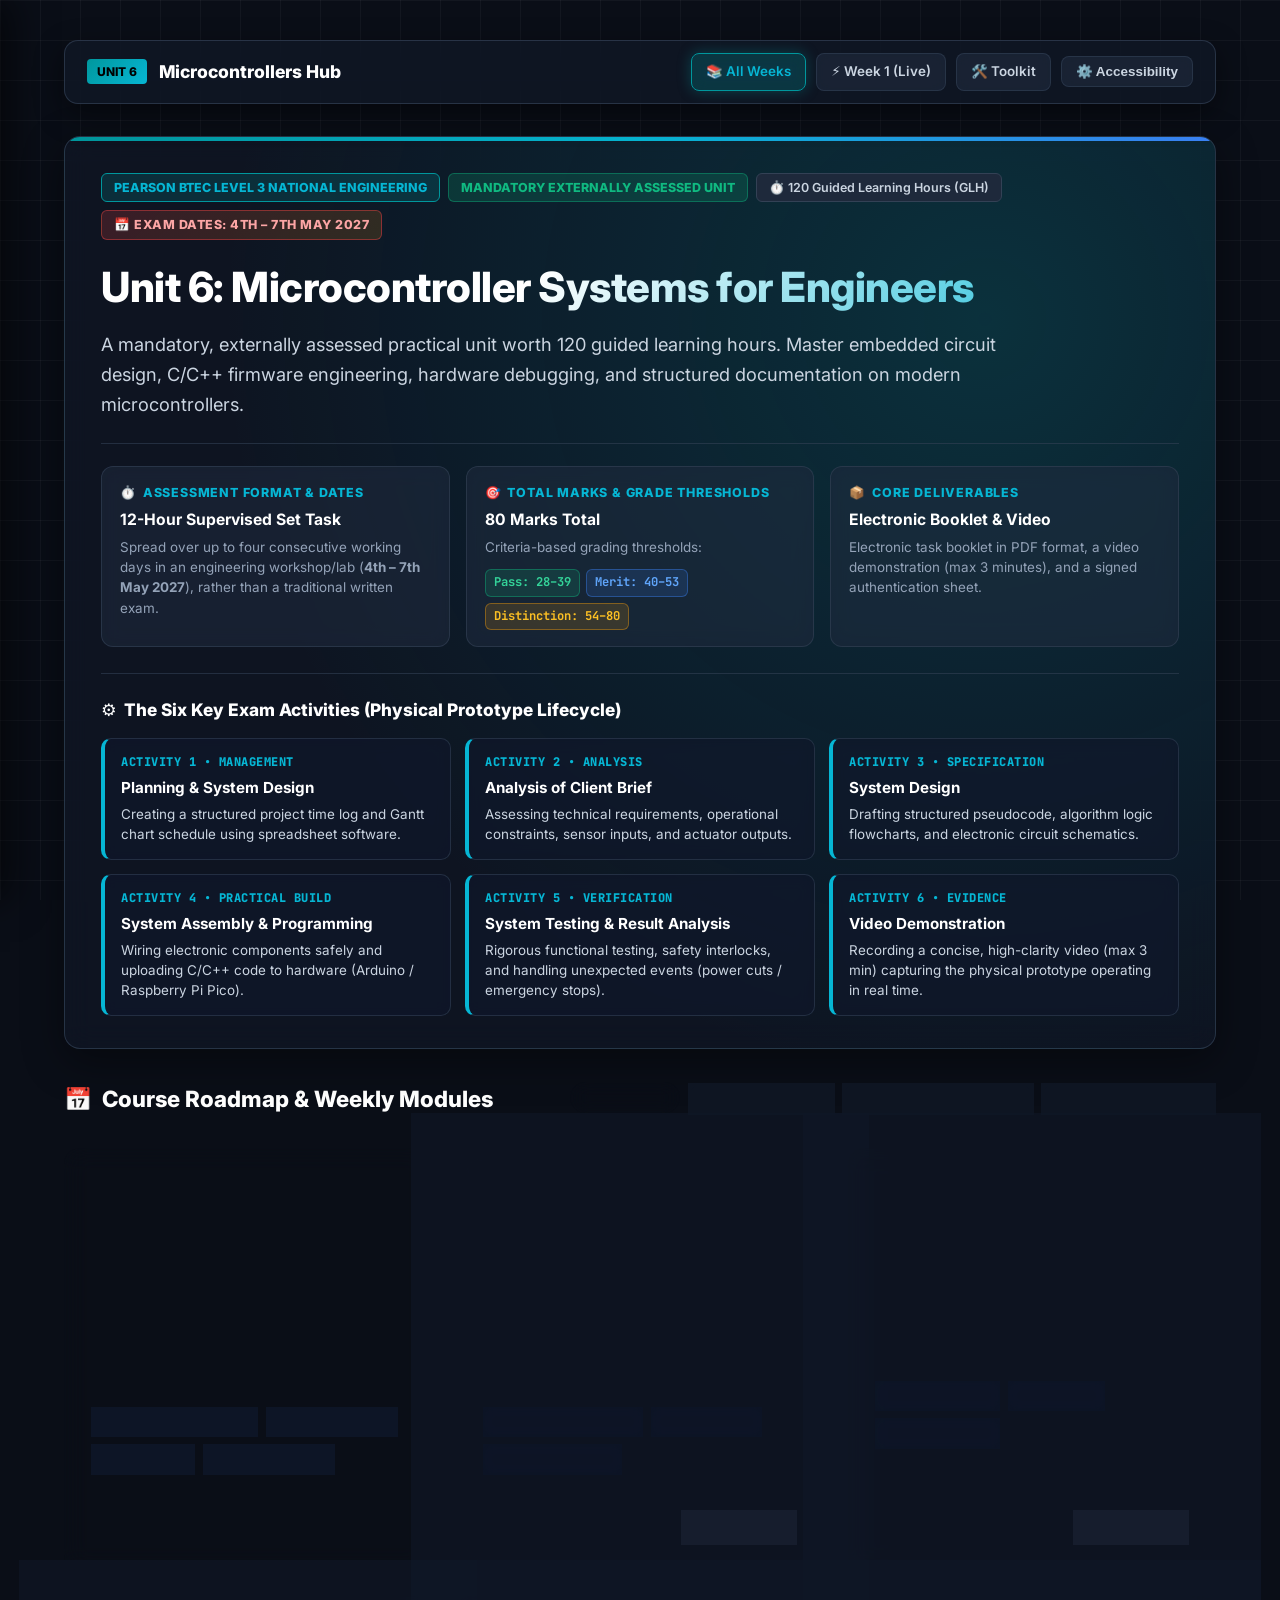
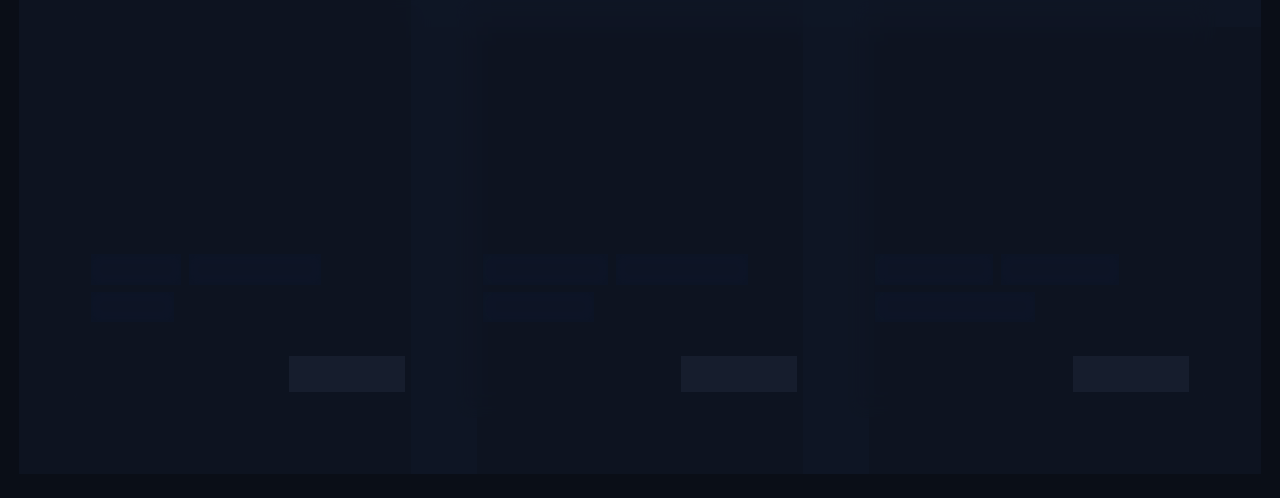
==== commit 9fcd2df7: "fixed pull conflict and refactored code" ====
--- a/index.html
+++ b/index.html
@@ -906,7 +906,7 @@
   </div>
 
   <!-- Accessibility & Neurodiversity Drawer Backdrop -->
-  <div id="a11y-backdrop" id="drawer-backdrop"></div>
+  <div id="a11y-backdrop"></div>
 
   <!-- Accessibility & Neurodiversity Side-Drawer -->
   <aside id="a11y-drawer">
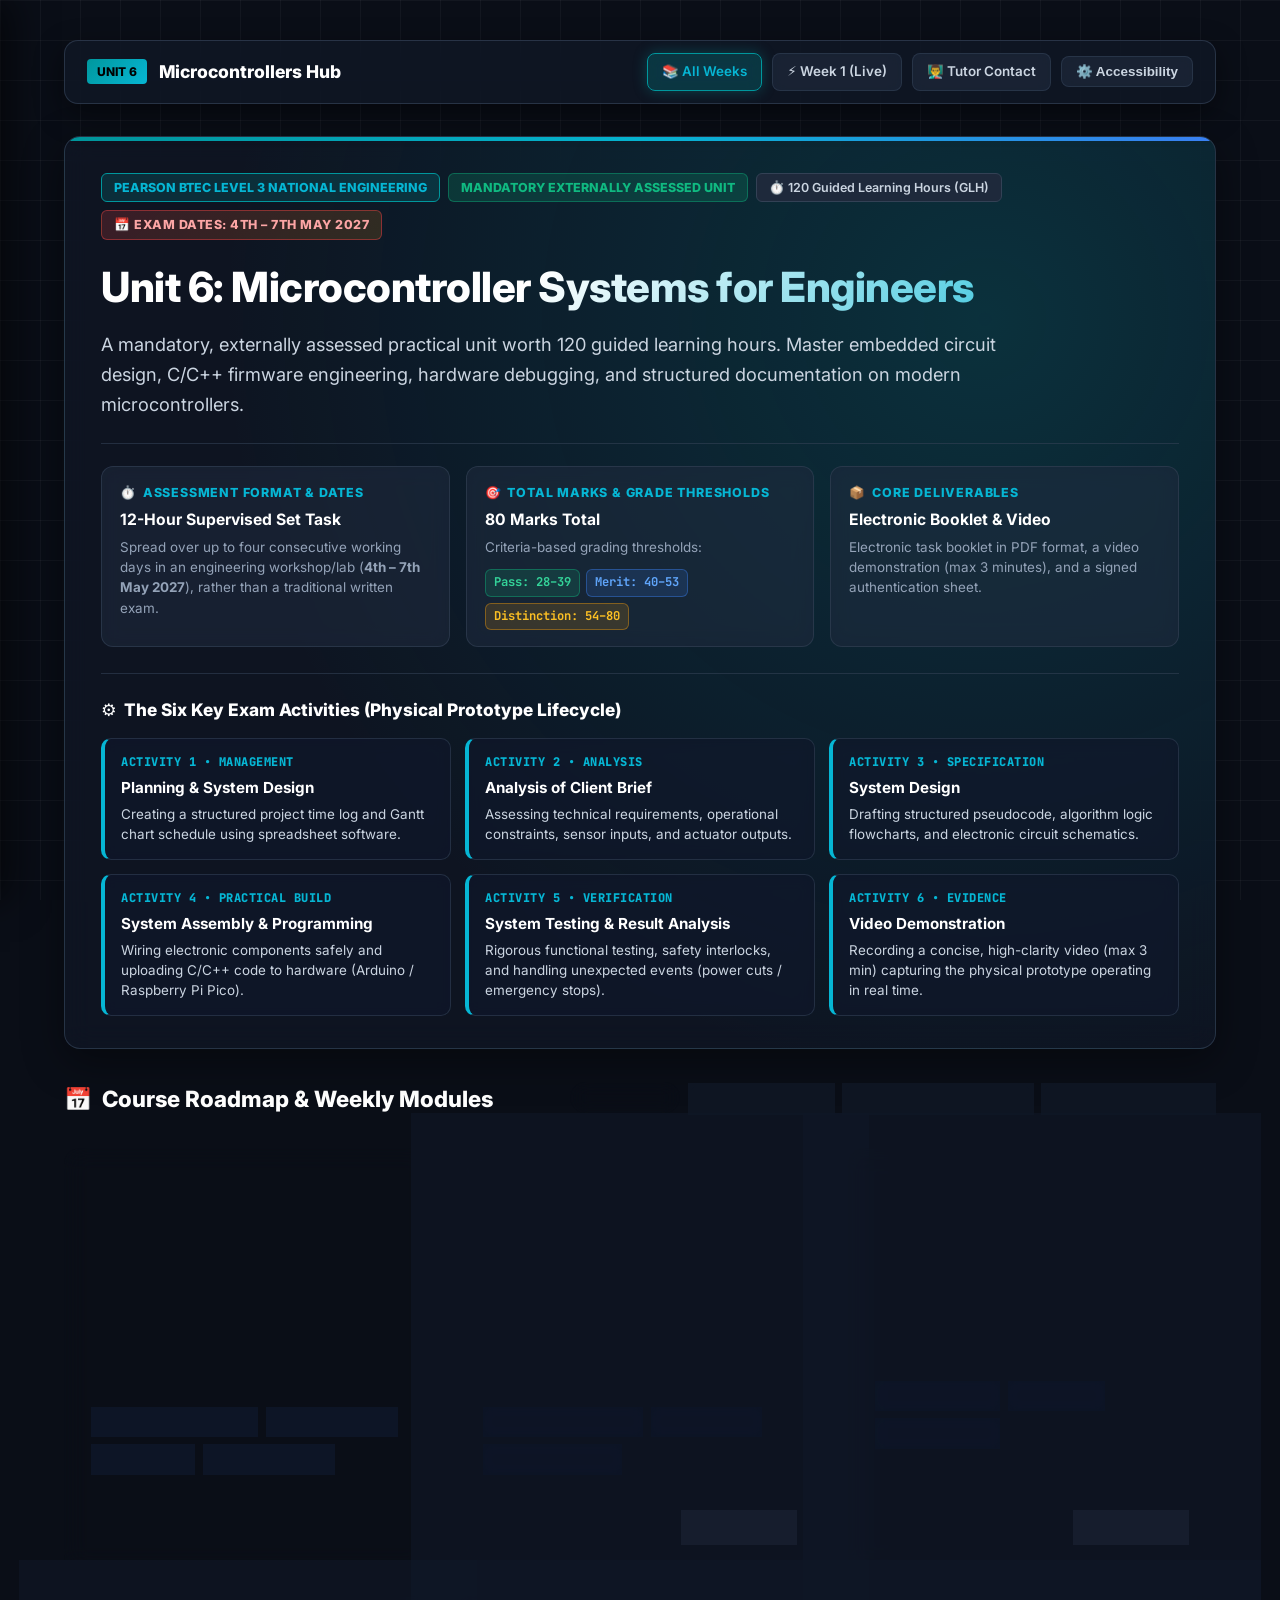
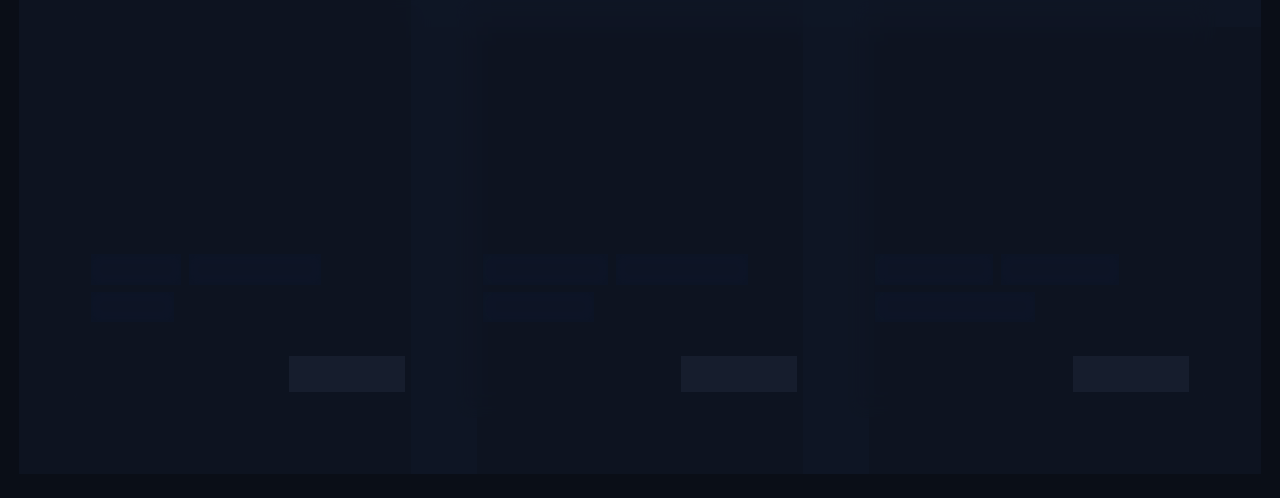
==== commit bdf542a2: "added tutor contact page" ====
--- a/index.html
+++ b/index.html
@@ -579,7 +579,7 @@
       <div class="top-nav-links">
         <a href="#weeks-section" class="nav-btn-link active-link">📚 All Weeks</a>
         <a href="week1/index.html" class="nav-btn-link">⚡ Week 1 (Live)</a>
-        <a href="#toolkit-section" class="nav-btn-link">🛠️ Toolkit</a>
+        <a href="contact.html" class="nav-btn-link">👨‍🏫 Tutor Contact</a>
         <button id="open-a11y-drawer" class="nav-btn-link" style="cursor: pointer;">⚙️ Accessibility</button>
       </div>
     </nav>
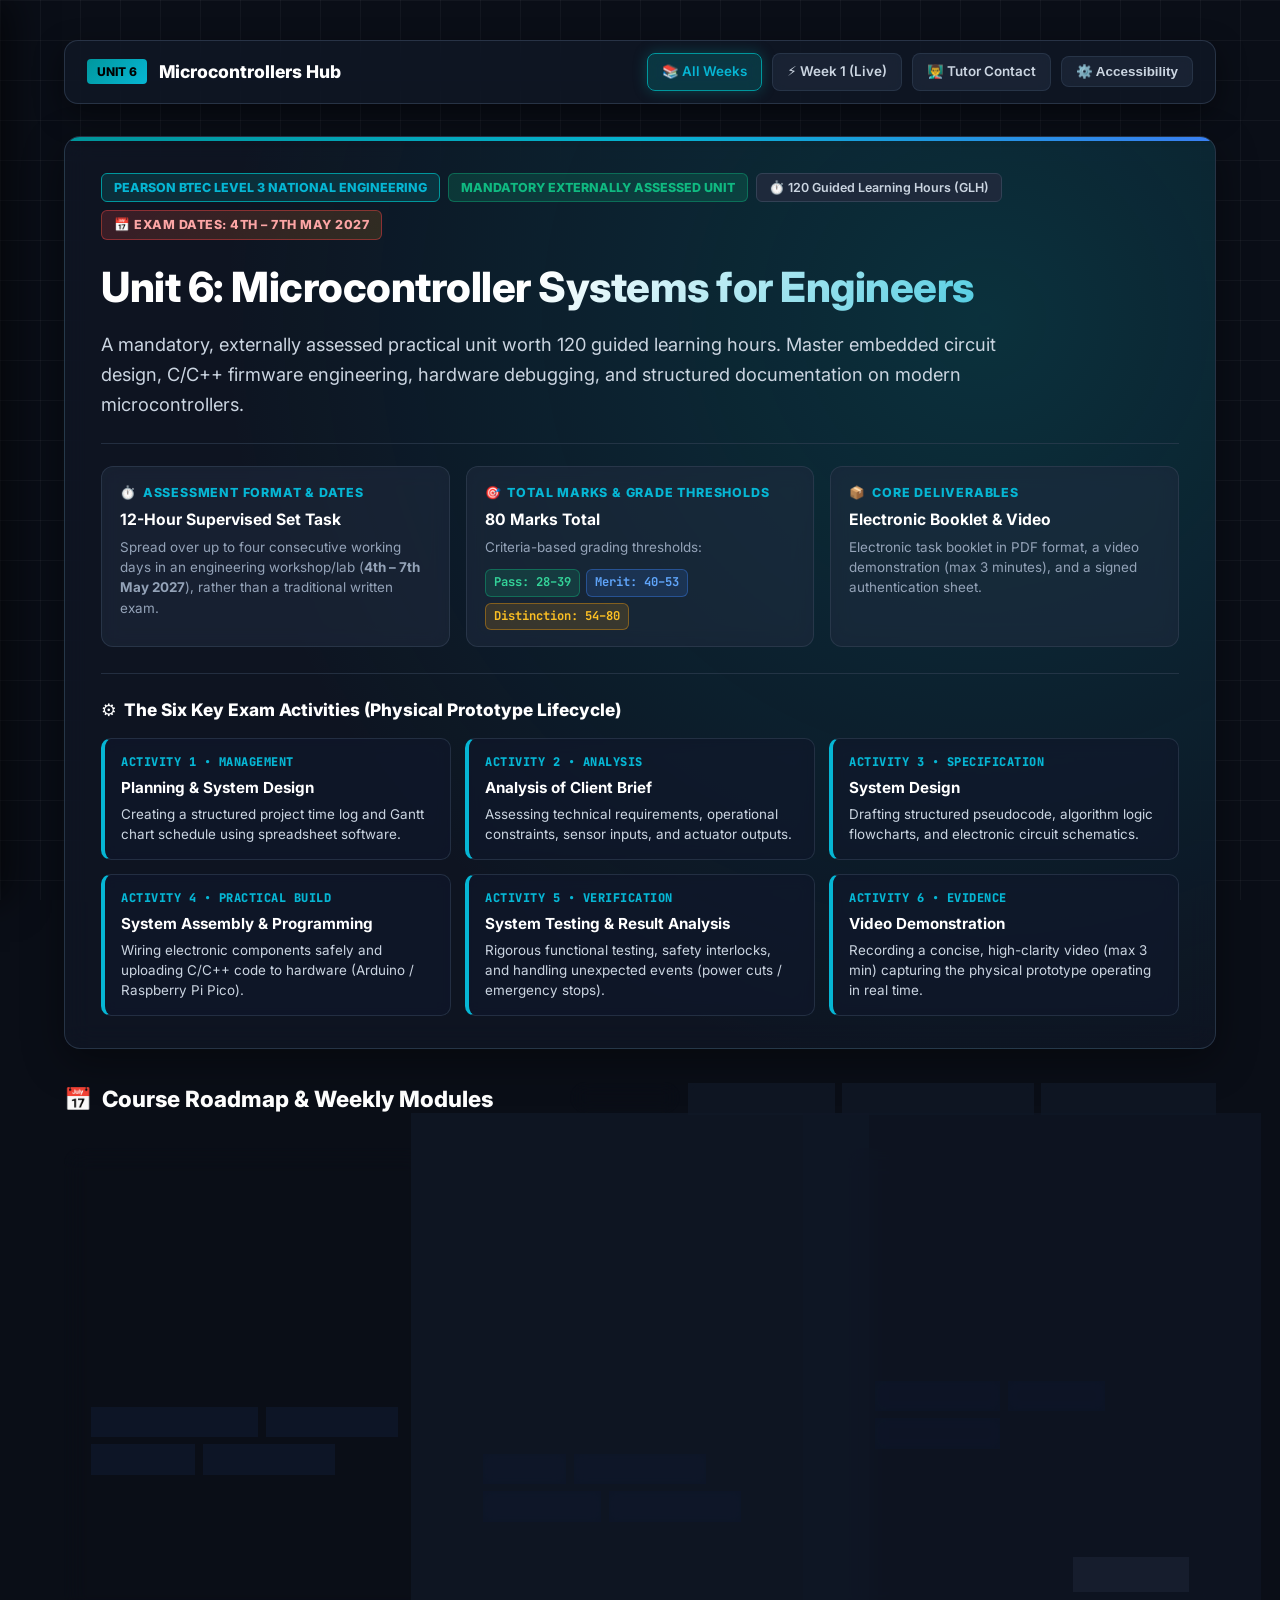
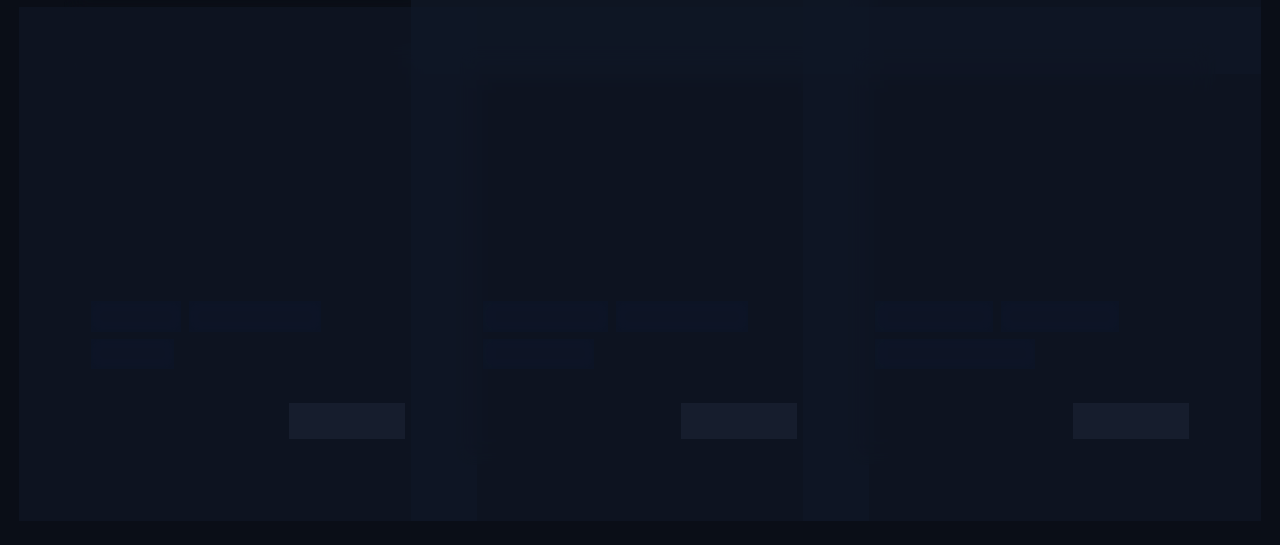
==== commit 3da1788e: "added week2 content" ====
--- a/index.html
+++ b/index.html
@@ -740,29 +740,30 @@
       </a>
 
       <!-- Week 2 Card -->
-      <div class="week-card" style="opacity: 0.88;" data-category="firmware">
+      <a href="week2/index.html" class="week-card" data-category="firmware"
+        style="text-decoration: none; color: inherit;">
         <div>
           <div class="card-top-meta">
-            <span class="week-badge upcoming">Week 2 • Upcoming</span>
-            <span class="tag-track">Firmware</span>
-          </div>
-          <h3 class="week-title">Microcontroller Architecture &amp; GPIO</h3>
+            <span class="week-badge active">Week 2 • Active</span>
+            <span class="tag-track">Firmware &amp; Architecture</span>
+          </div>
+          <h3 class="week-title">From PC to Embedded Controller</h3>
           <p class="week-desc">
-            ATmega328P internal registers (DDR, PORT, PIN), pinout structure, bitmasking, and writing high-efficiency
-            digital I/O firmware.
+            Computer architecture vs ATmega328P microcontroller, hardware anatomy, official datasheet exploration,
+            toolchain development pipeline, and interactive control systems.
           </p>
           <div class="week-meta-features">
-            <span class="feature-chip">ATmega328P Registers</span>
-            <span class="feature-chip">Bitwise Logic</span>
-            <span class="feature-chip">Port Manipulation</span>
+            <span class="feature-chip">PC vs MCU</span>
+            <span class="feature-chip">Uno Rev3 Anatomy</span>
+            <span class="feature-chip">Datasheet Hunt</span>
+            <span class="feature-chip">Signal Simulator</span>
           </div>
         </div>
         <div class="card-footer">
-          <span style="font-size: 0.85rem; color: var(--text-muted);">Scheduled</span>
-          <span class="btn btn-secondary"
-            style="padding: 6px 14px; font-size: 0.8rem; pointer-events: none; opacity: 0.6;">Preview Soon</span>
-        </div>
-      </div>
+          <span style="font-size: 0.85rem; color: var(--accent-cyan); font-weight: 700;">🟢 Ready to Deliver</span>
+          <span class="btn btn-primary" style="padding: 6px 16px; font-size: 0.84rem;">Launch Deck →</span>
+        </div>
+      </a>
 
       <!-- Week 3 Card -->
       <div class="week-card" style="opacity: 0.88;" data-category="interfacing">
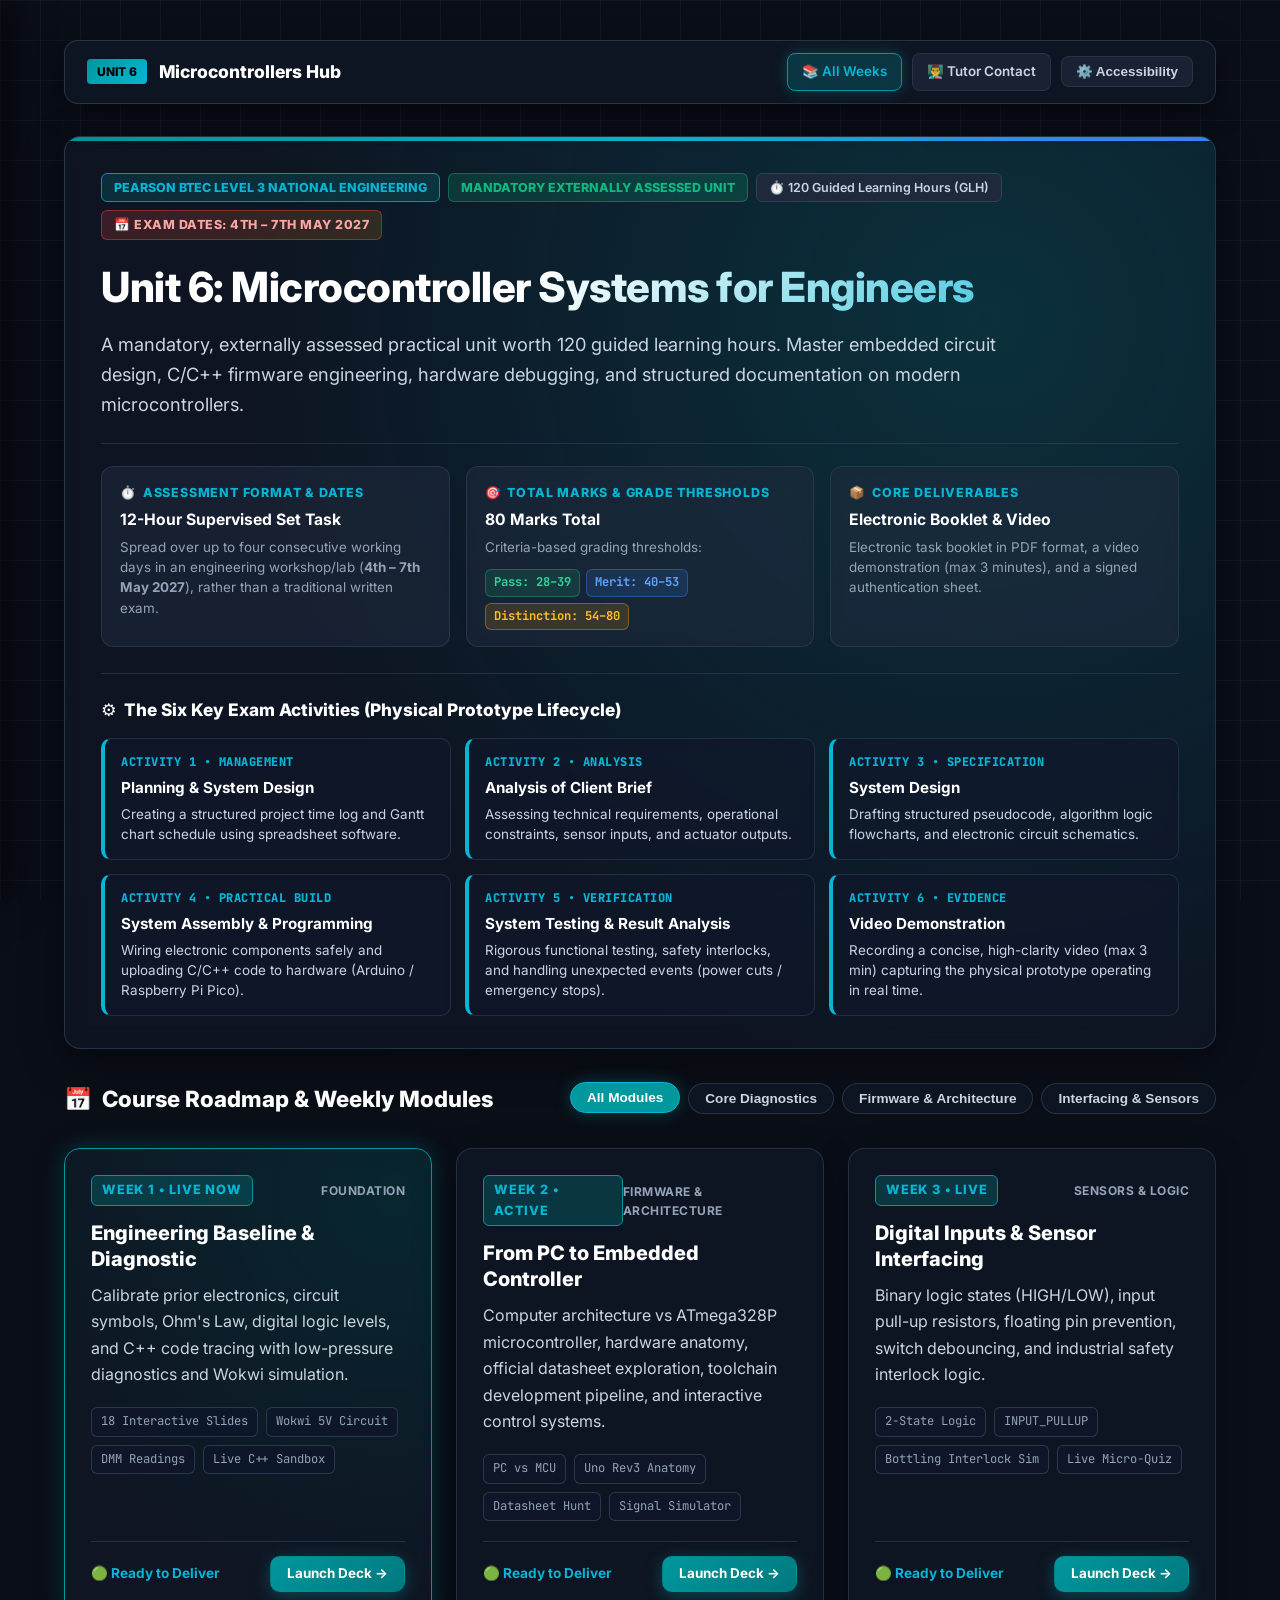
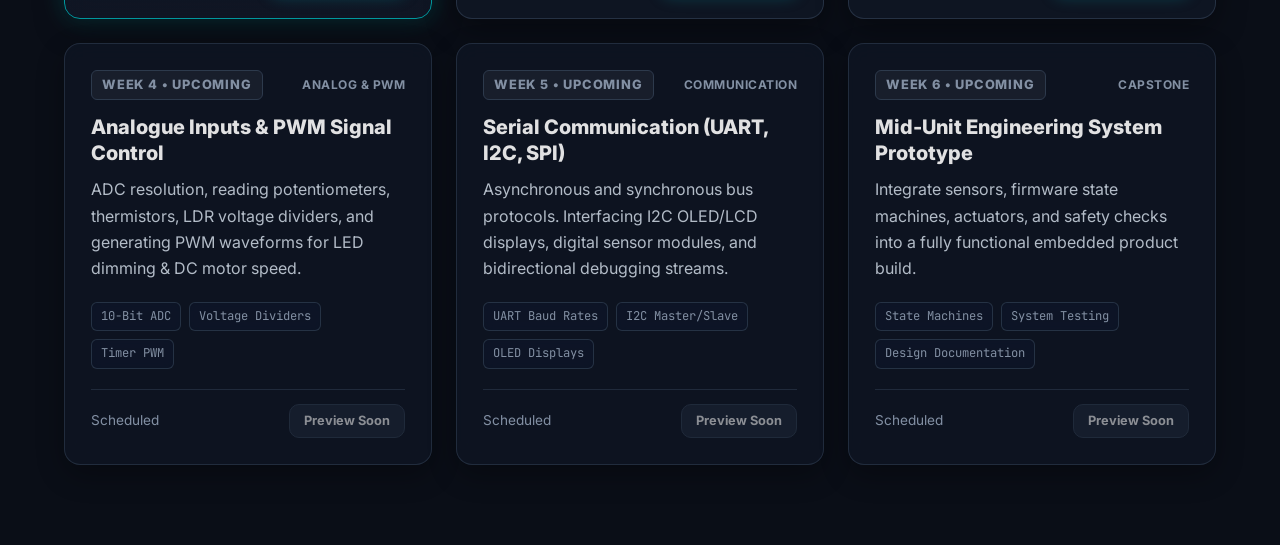
==== commit 72a11c9e: "added week 3 content" ====
--- a/index.html
+++ b/index.html
@@ -578,7 +578,6 @@
       </div>
       <div class="top-nav-links">
         <a href="#weeks-section" class="nav-btn-link active-link">📚 All Weeks</a>
-        <a href="week1/index.html" class="nav-btn-link">⚡ Week 1 (Live)</a>
         <a href="contact.html" class="nav-btn-link">👨‍🏫 Tutor Contact</a>
         <button id="open-a11y-drawer" class="nav-btn-link" style="cursor: pointer;">⚙️ Accessibility</button>
       </div>
@@ -766,29 +765,30 @@
       </a>
 
       <!-- Week 3 Card -->
-      <div class="week-card" style="opacity: 0.88;" data-category="interfacing">
+      <a href="week3/index.html" class="week-card" data-category="interfacing"
+        style="text-decoration: none; color: inherit;">
         <div>
           <div class="card-top-meta">
-            <span class="week-badge upcoming">Week 3 • Upcoming</span>
-            <span class="tag-track">Hardware</span>
-          </div>
-          <h3 class="week-title">Digital Sensors &amp; Actuators</h3>
+            <span class="week-badge active">Week 3 • Live</span>
+            <span class="tag-track">Sensors &amp; Logic</span>
+          </div>
+          <h3 class="week-title">Digital Inputs &amp; Sensor Interfacing</h3>
           <p class="week-desc">
-            Interfacing pushbutton switches, pull-up/pull-down resistors, hardware/software debounce algorithms, and
-            switching transistors &amp; relays.
+            Binary logic states (HIGH/LOW), input pull-up resistors, floating pin prevention, switch debouncing, and
+            industrial safety interlock logic.
           </p>
           <div class="week-meta-features">
-            <span class="feature-chip">Switch Debounce</span>
-            <span class="feature-chip">BJT Drivers</span>
-            <span class="feature-chip">Relay Isolation</span>
+            <span class="feature-chip">2-State Logic</span>
+            <span class="feature-chip">INPUT_PULLUP</span>
+            <span class="feature-chip">Bottling Interlock Sim</span>
+            <span class="feature-chip">Live Micro-Quiz</span>
           </div>
         </div>
         <div class="card-footer">
-          <span style="font-size: 0.85rem; color: var(--text-muted);">Scheduled</span>
-          <span class="btn btn-secondary"
-            style="padding: 6px 14px; font-size: 0.8rem; pointer-events: none; opacity: 0.6;">Preview Soon</span>
-        </div>
-      </div>
+          <span style="font-size: 0.85rem; color: var(--accent-cyan); font-weight: 700;">🟢 Ready to Deliver</span>
+          <span class="btn btn-primary" style="padding: 6px 16px; font-size: 0.84rem;">Launch Deck →</span>
+        </div>
+      </a>
 
       <!-- Week 4 Card -->
       <div class="week-card" style="opacity: 0.88;" data-category="firmware">
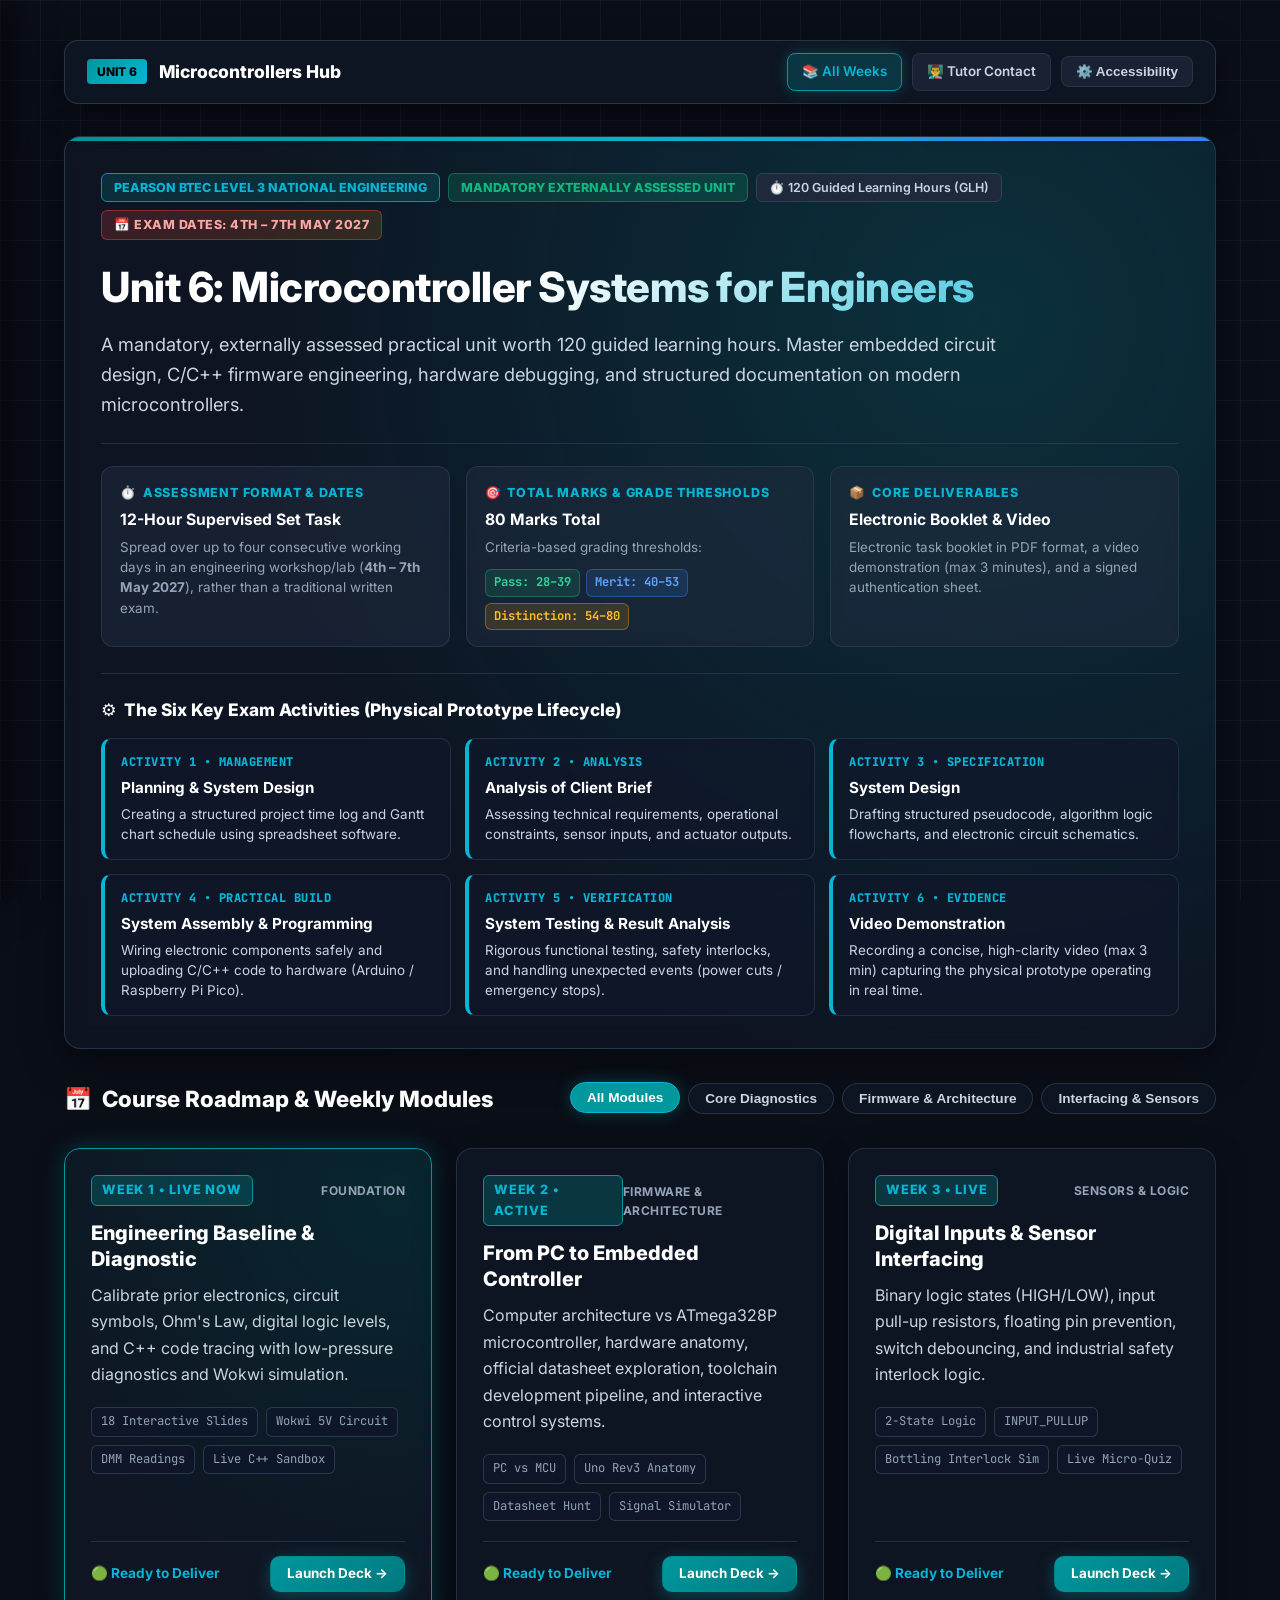
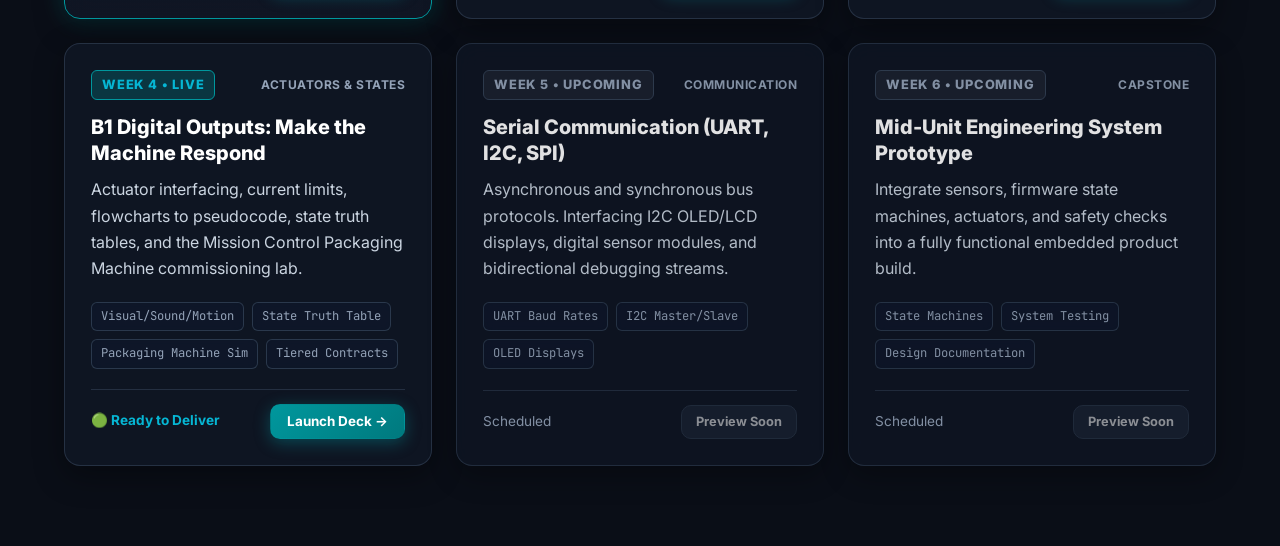
==== commit 140d4a5f: "added week4" ====
--- a/index.html
+++ b/index.html
@@ -791,29 +791,29 @@
       </a>
 
       <!-- Week 4 Card -->
-      <div class="week-card" style="opacity: 0.88;" data-category="firmware">
+      <a href="week4/index.html" class="week-card" data-category="firmware"
+        style="text-decoration: none; color: inherit;">
         <div>
           <div class="card-top-meta">
-            <span class="week-badge upcoming">Week 4 • Upcoming</span>
-            <span class="tag-track">Analog &amp; PWM</span>
-          </div>
-          <h3 class="week-title">Analogue Inputs &amp; PWM Signal Control</h3>
+            <span class="week-badge active">Week 4 • Live</span>
+            <span class="tag-track">Actuators &amp; States</span>
+          </div>
+          <h3 class="week-title">B1 Digital Outputs: Make the Machine Respond</h3>
           <p class="week-desc">
-            ADC resolution, reading potentiometers, thermistors, LDR voltage dividers, and generating PWM waveforms for
-            LED dimming &amp; DC motor speed.
+            Actuator interfacing, current limits, flowcharts to pseudocode, state truth tables, and the Mission Control Packaging Machine commissioning lab.
           </p>
           <div class="week-meta-features">
-            <span class="feature-chip">10-Bit ADC</span>
-            <span class="feature-chip">Voltage Dividers</span>
-            <span class="feature-chip">Timer PWM</span>
+            <span class="feature-chip">Visual/Sound/Motion</span>
+            <span class="feature-chip">State Truth Table</span>
+            <span class="feature-chip">Packaging Machine Sim</span>
+            <span class="feature-chip">Tiered Contracts</span>
           </div>
         </div>
         <div class="card-footer">
-          <span style="font-size: 0.85rem; color: var(--text-muted);">Scheduled</span>
-          <span class="btn btn-secondary"
-            style="padding: 6px 14px; font-size: 0.8rem; pointer-events: none; opacity: 0.6;">Preview Soon</span>
-        </div>
-      </div>
+          <span style="font-size: 0.85rem; color: var(--accent-cyan); font-weight: 700;">🟢 Ready to Deliver</span>
+          <span class="btn btn-primary" style="padding: 6px 16px; font-size: 0.84rem;">Launch Deck →</span>
+        </div>
+      </a>
 
       <!-- Week 5 Card -->
       <div class="week-card" style="opacity: 0.88;" data-category="interfacing">
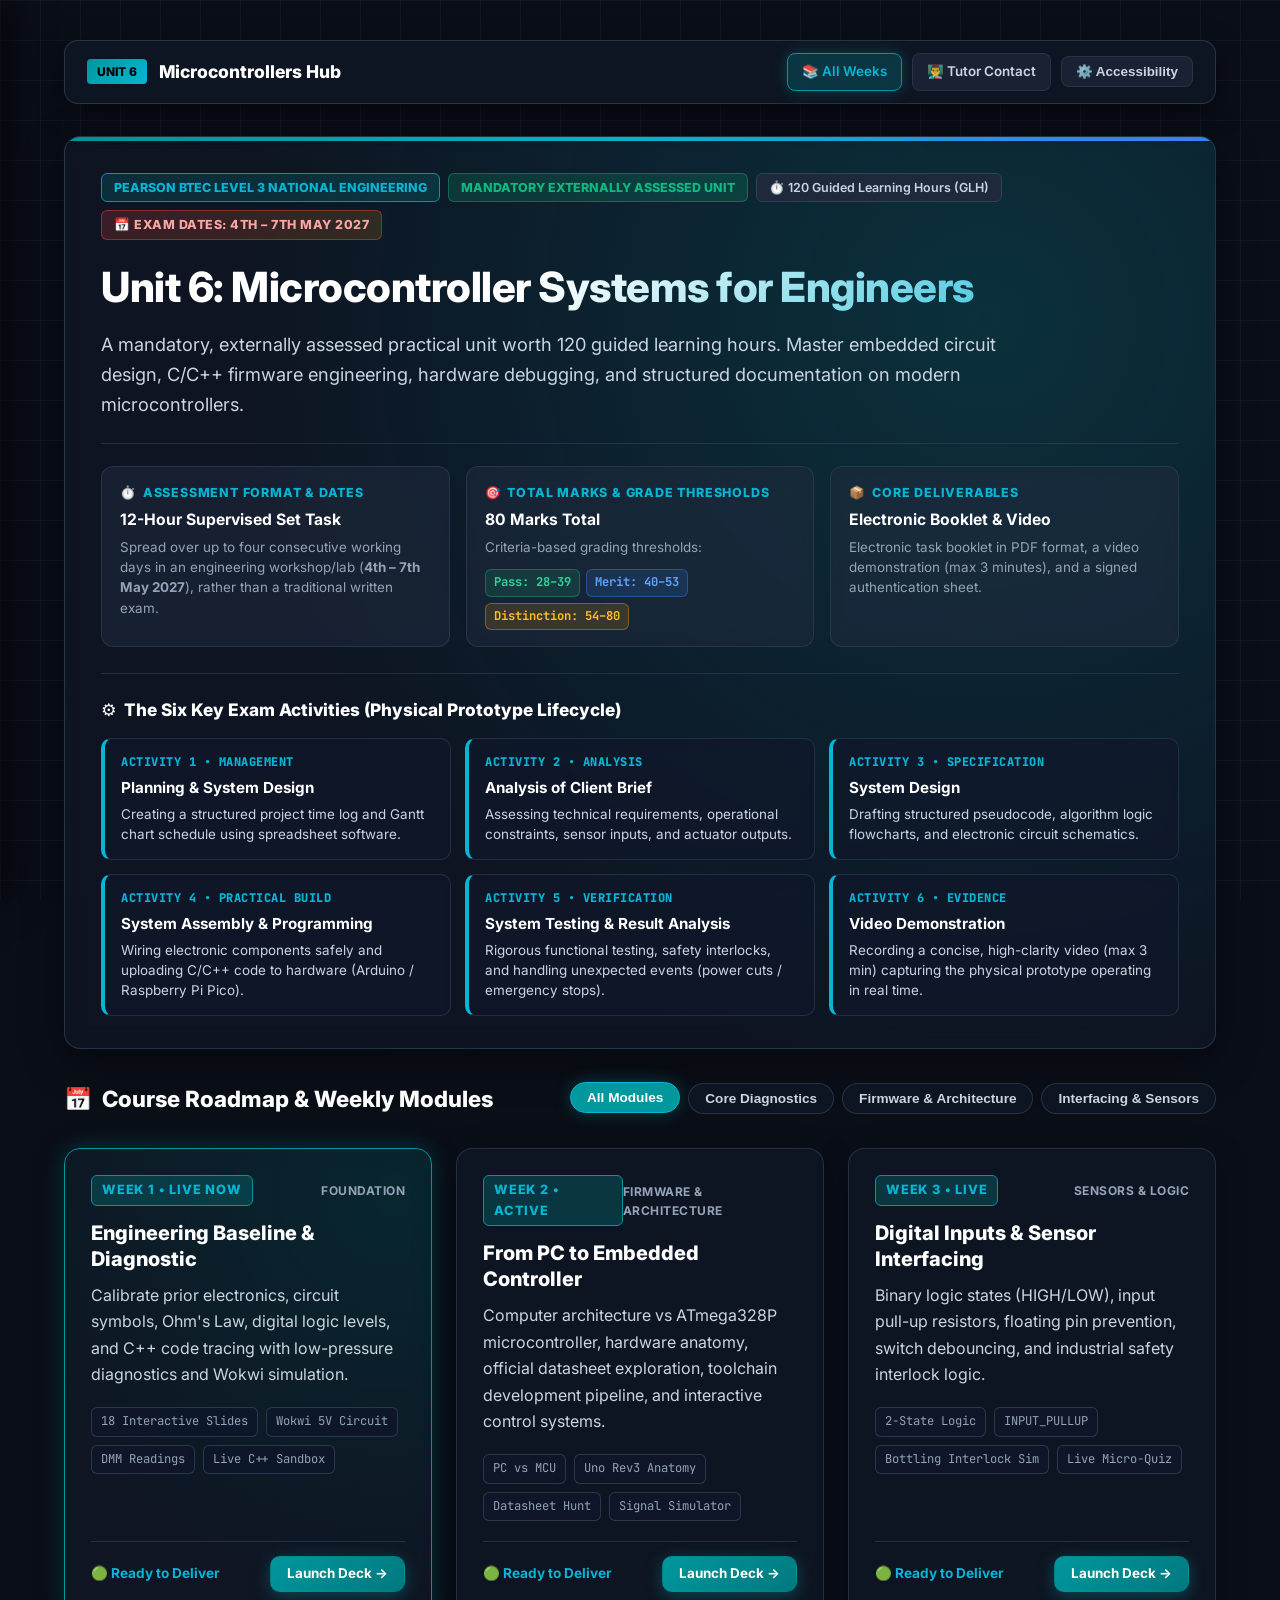
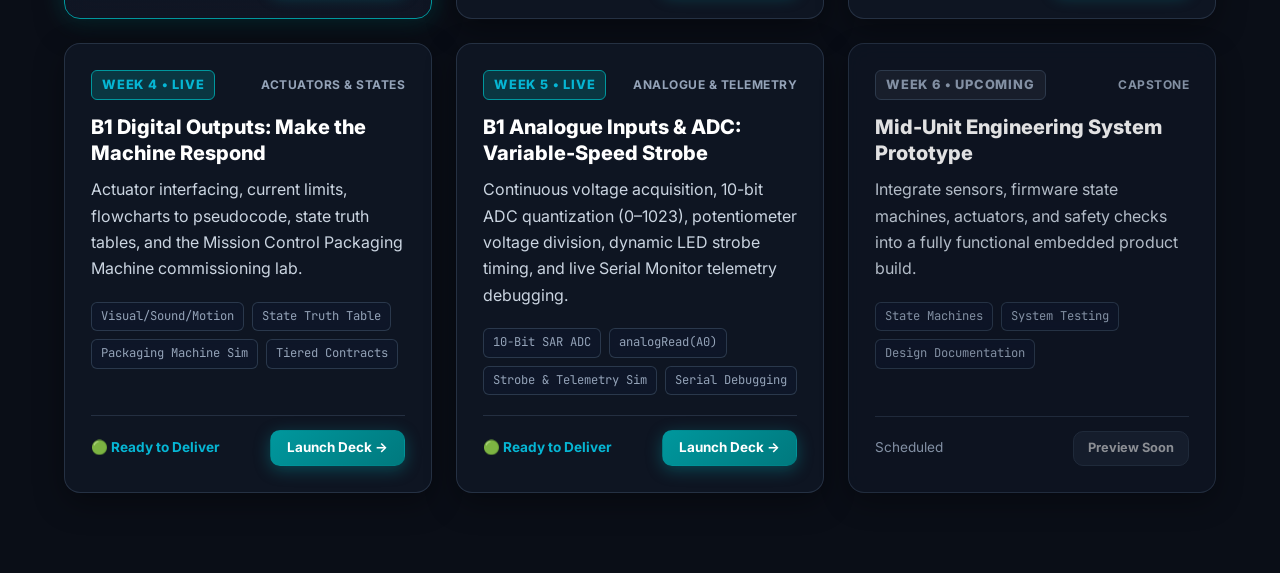
==== commit 173c617e: "added week5 content" ====
--- a/index.html
+++ b/index.html
@@ -816,29 +816,29 @@
       </a>
 
       <!-- Week 5 Card -->
-      <div class="week-card" style="opacity: 0.88;" data-category="interfacing">
+      <a href="week5/index.html" class="week-card" data-category="interfacing"
+        style="text-decoration: none; color: inherit;">
         <div>
           <div class="card-top-meta">
-            <span class="week-badge upcoming">Week 5 • Upcoming</span>
-            <span class="tag-track">Communication</span>
-          </div>
-          <h3 class="week-title">Serial Communication (UART, I2C, SPI)</h3>
+            <span class="week-badge active">Week 5 • Live</span>
+            <span class="tag-track">Analogue &amp; Telemetry</span>
+          </div>
+          <h3 class="week-title">B1 Analogue Inputs &amp; ADC: Variable-Speed Strobe</h3>
           <p class="week-desc">
-            Asynchronous and synchronous bus protocols. Interfacing I2C OLED/LCD displays, digital sensor modules, and
-            bidirectional debugging streams.
+            Continuous voltage acquisition, 10-bit ADC quantization (0–1023), potentiometer voltage division, dynamic LED strobe timing, and live Serial Monitor telemetry debugging.
           </p>
           <div class="week-meta-features">
-            <span class="feature-chip">UART Baud Rates</span>
-            <span class="feature-chip">I2C Master/Slave</span>
-            <span class="feature-chip">OLED Displays</span>
+            <span class="feature-chip">10-Bit SAR ADC</span>
+            <span class="feature-chip">analogRead(A0)</span>
+            <span class="feature-chip">Strobe &amp; Telemetry Sim</span>
+            <span class="feature-chip">Serial Debugging</span>
           </div>
         </div>
         <div class="card-footer">
-          <span style="font-size: 0.85rem; color: var(--text-muted);">Scheduled</span>
-          <span class="btn btn-secondary"
-            style="padding: 6px 14px; font-size: 0.8rem; pointer-events: none; opacity: 0.6;">Preview Soon</span>
-        </div>
-      </div>
+          <span style="font-size: 0.85rem; color: var(--accent-cyan); font-weight: 700;">🟢 Ready to Deliver</span>
+          <span class="btn btn-primary" style="padding: 6px 16px; font-size: 0.84rem;">Launch Deck →</span>
+        </div>
+      </a>
 
       <!-- Week 6 Card -->
       <div class="week-card" style="opacity: 0.88;" data-category="core">
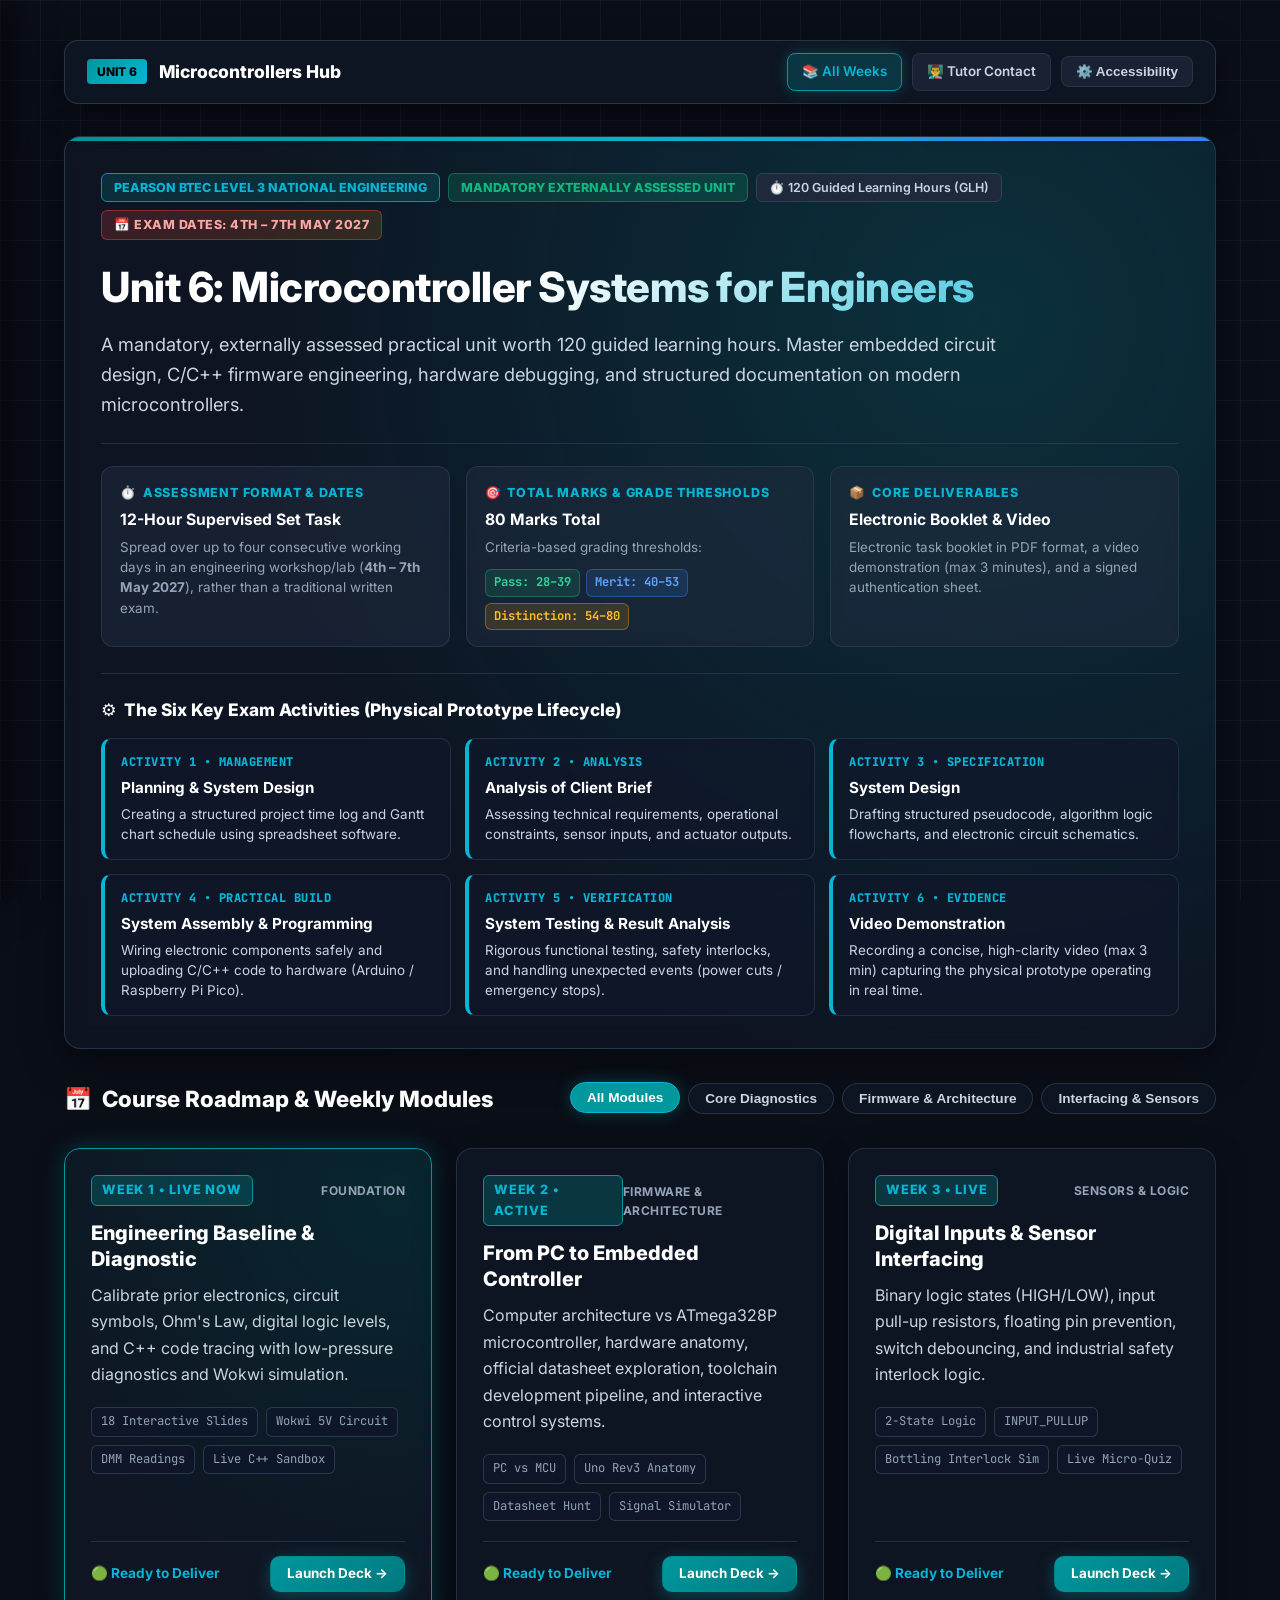
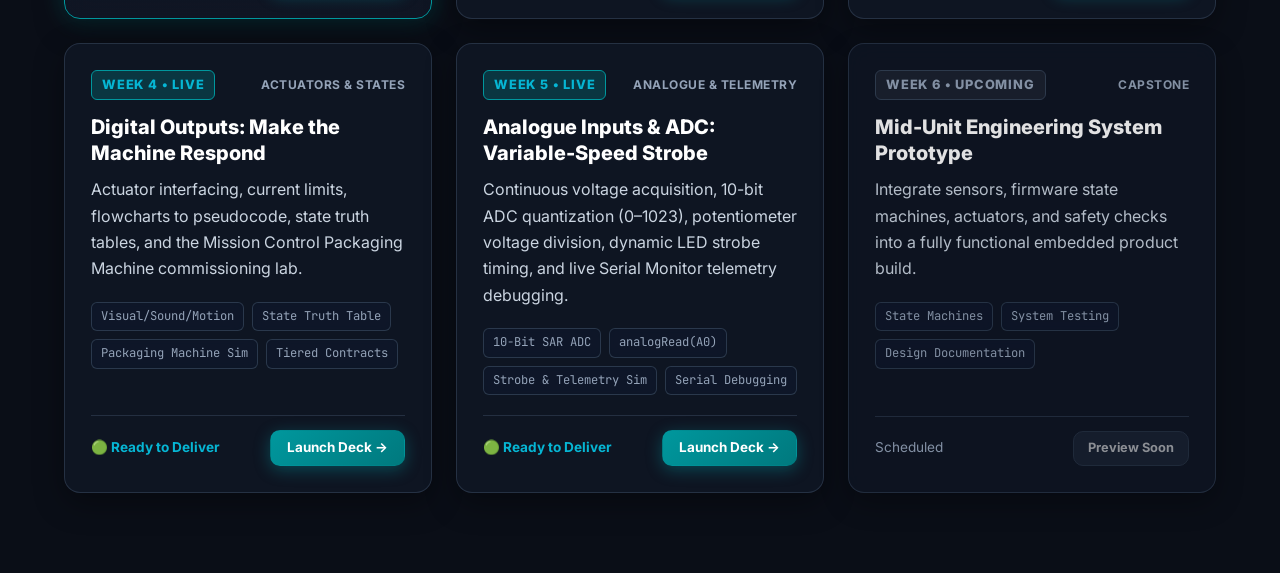
==== commit 5edd1fc5: "added week5 content" ====
--- a/index.html
+++ b/index.html
@@ -798,9 +798,10 @@
             <span class="week-badge active">Week 4 • Live</span>
             <span class="tag-track">Actuators &amp; States</span>
           </div>
-          <h3 class="week-title">B1 Digital Outputs: Make the Machine Respond</h3>
+          <h3 class="week-title">Digital Outputs: Make the Machine Respond</h3>
           <p class="week-desc">
-            Actuator interfacing, current limits, flowcharts to pseudocode, state truth tables, and the Mission Control Packaging Machine commissioning lab.
+            Actuator interfacing, current limits, flowcharts to pseudocode, state truth tables, and the Mission Control
+            Packaging Machine commissioning lab.
           </p>
           <div class="week-meta-features">
             <span class="feature-chip">Visual/Sound/Motion</span>
@@ -823,9 +824,10 @@
             <span class="week-badge active">Week 5 • Live</span>
             <span class="tag-track">Analogue &amp; Telemetry</span>
           </div>
-          <h3 class="week-title">B1 Analogue Inputs &amp; ADC: Variable-Speed Strobe</h3>
+          <h3 class="week-title">Analogue Inputs &amp; ADC: Variable-Speed Strobe</h3>
           <p class="week-desc">
-            Continuous voltage acquisition, 10-bit ADC quantization (0–1023), potentiometer voltage division, dynamic LED strobe timing, and live Serial Monitor telemetry debugging.
+            Continuous voltage acquisition, 10-bit ADC quantization (0–1023), potentiometer voltage division, dynamic
+            LED strobe timing, and live Serial Monitor telemetry debugging.
           </p>
           <div class="week-meta-features">
             <span class="feature-chip">10-Bit SAR ADC</span>
